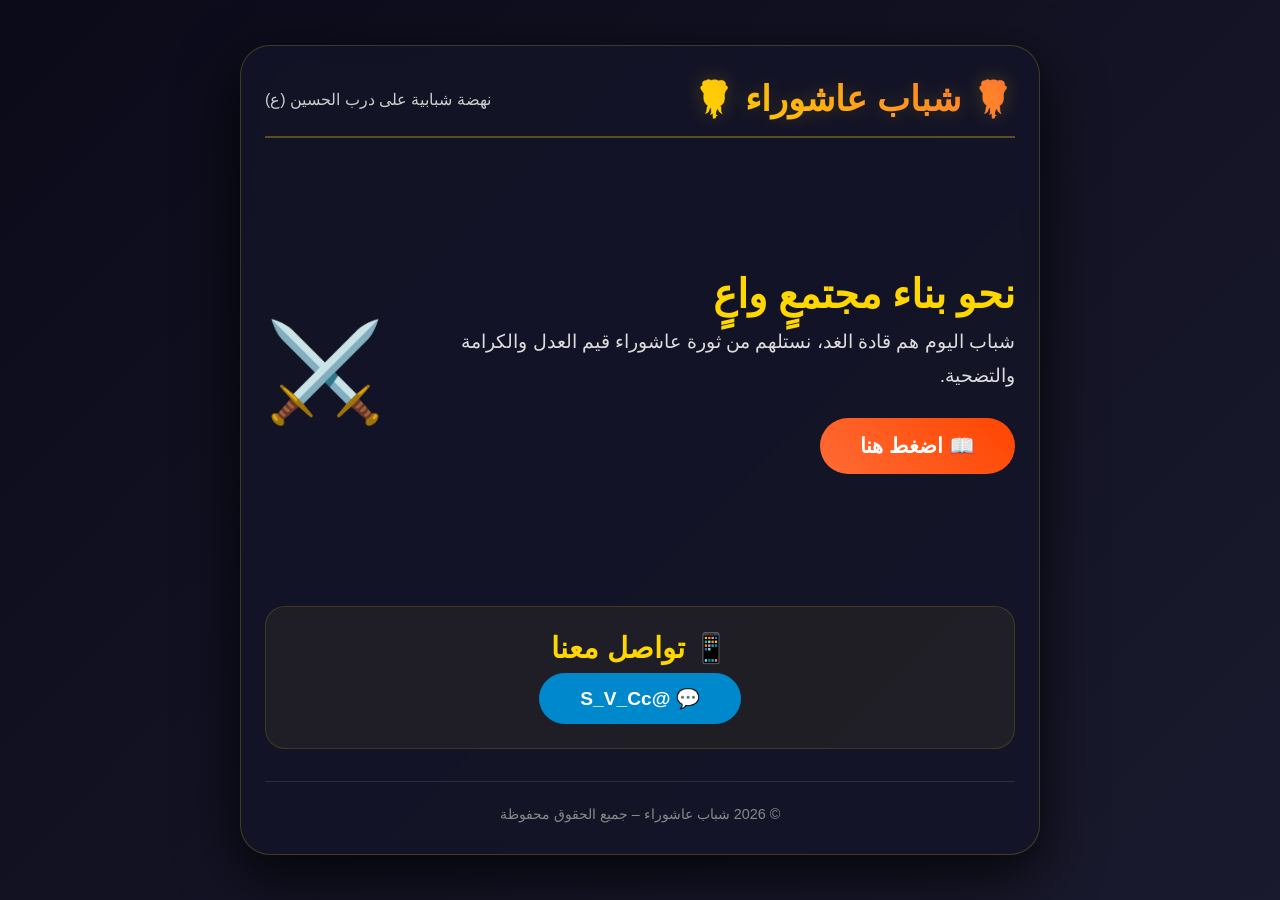
==== index.html @ edd71d35 "Add files via upload" ====
<!DOCTYPE html>
<html lang="ar" dir="rtl">
<head>
    <meta charset="UTF-8" />
    <meta name="viewport" content="width=device-width, initial-scale=1.0" />
    <title>شباب عاشوراء</title>
    <link rel="stylesheet" href="style.css" />
</head>
<body>
    <div class="page home-page">
        <header>
            <h1>🌹 شباب عاشوراء 🌹</h1>
            <p>نهضة شبابية على درب الحسين (ع)</p>
        </header>

        <main class="hero">
            <div class="hero-content">
                <h2>نحو بناء مجتمعٍ واعٍ</h2>
                <p>
                    شباب اليوم هم قادة الغد، نستلهم من ثورة عاشوراء قيم العدل
                    والكرامة والتضحية.
                </p>
                <!-- الرابط الذي ينقل إلى صفحة الأحاديث -->
                <a href="hadith.html" class="primary-btn">📖 اضغط هنا</a>
            </div>
            <div class="hero-image">
                <span class="icon">⚔️</span>
            </div>
        </main>

        <!-- ====== قسم التواصل معنا (الجديد) ====== -->
        <section class="contact-section">
            <div class="contact-content">
                <h3>📱 تواصل معنا</h3>
                <a href="https://t.me/S_V_Cc" target="_blank" class="telegram-btn">
                    💬 @S_V_Cc
                </a>
            </div>
        </section>

        <footer>
            <p>© 2026 شباب عاشوراء – جميع الحقوق محفوظة</p>
        </footer>
    </div>
</body>
</html>
---- style.css ----
/* ======= إعدادات عامة ======= */
* {
    margin: 0;
    padding: 0;
    box-sizing: border-box;
}

body {
    font-family: 'Tahoma', 'Segoe UI', sans-serif;
    background: linear-gradient(135deg, #0b0b1a 0%, #1a1a2e 100%);
    color: #f0e6d3;
    min-height: 100vh;
    display: flex;
    justify-content: center;
    align-items: center;
    padding: 1rem;
}

/* ======= تنسيق الصفحتين ======= */
.page {
    width: 100%;
    max-width: 800px;
    min-height: 90vh;
    padding: 2rem 1.5rem;
    background: rgba(20, 20, 40, 0.85);
    backdrop-filter: blur(8px);
    border-radius: 30px;
    box-shadow: 0 20px 60px rgba(0, 0, 0, 0.8);
    border: 1px solid rgba(255, 215, 0, 0.2);
    display: flex;
    flex-direction: column;
}

/* ======= الرأس والتذييل ======= */
header {
    display: flex;
    justify-content: space-between;
    align-items: center;
    flex-wrap: wrap;
    gap: 1rem;
    padding-bottom: 1rem;
    border-bottom: 2px solid rgba(255, 215, 0, 0.3);
    margin-bottom: 2rem;
}

header h1 {
    font-size: 2.2rem;
    background: linear-gradient(45deg, #ffd700, #ff6b35);
    -webkit-background-clip: text;
    -webkit-text-fill-color: transparent;
    text-shadow: 0 0 20px rgba(255, 215, 0, 0.2);
}

header p {
    font-size: 1rem;
    color: #ccc;
}

footer {
    margin-top: auto;
    padding-top: 1.5rem;
    text-align: center;
    border-top: 1px solid rgba(255, 255, 255, 0.1);
    color: #888;
    font-size: 0.9rem;
}

/* ======= المحتوى الرئيسي للصفحة الأولى ======= */
.hero {
    display: flex;
    flex-wrap: wrap;
    align-items: center;
    gap: 2rem;
    flex: 1;
}

.hero-content {
    flex: 1;
    min-width: 250px;
}

.hero-content h2 {
    font-size: 2.5rem;
    margin-bottom: 0.5rem;
    color: #ffd700;
}

.hero-content p {
    font-size: 1.2rem;
    line-height: 1.8;
    color: #ddd;
    margin-bottom: 1.5rem;
}

.hero-image {
    flex: 0 0 120px;
    text-align: center;
}

.icon {
    font-size: 6rem;
    display: inline-block;
    animation: float 3s ease-in-out infinite;
}

@keyframes float {
    0% { transform: translateY(0); }
    50% { transform: translateY(-15px); }
    100% { transform: translateY(0); }
}

/* ======= الأزرار والروابط ======= */
.primary-btn,
.secondary-btn,
.control-btn {
    cursor: pointer;
    border: none;
    padding: 0.8rem 2rem;
    border-radius: 50px;
    font-size: 1.1rem;
    font-weight: bold;
    transition: all 0.3s ease;
    text-decoration: none;
    display: inline-block;
    text-align: center;
}

.primary-btn {
    background: linear-gradient(45deg, #ff6b35, #ff4500);
    color: #fff;
    border: none;
    font-size: 1.3rem;
    padding: 1rem 2.5rem;
}

.primary-btn:hover {
    background: linear-gradient(45deg, #ff4500, #cc3700);
    transform: scale(1.05);
    box-shadow: 0 8px 25px rgba(255, 215, 0, 0.3);
}

.secondary-btn {
    background: transparent;
    border: 2px solid #ffd700;
    color: #ffd700;
    padding: 0.5rem 1.5rem;
}

.secondary-btn:hover {
    background: #ffd700;
    color: #1a1a2e;
    transform: scale(1.05);
}

/* ======= قسم التواصل معنا (الجديد) ======= */
.contact-section {
    margin: 2rem 0;
    padding: 1.5rem;
    background: rgba(255, 215, 0, 0.05);
    border-radius: 20px;
    border: 1px solid rgba(255, 215, 0, 0.15);
    text-align: center;
}

.contact-content h3 {
    font-size: 1.8rem;
    color: #ffd700;
    margin-bottom: 0.5rem;
}

.contact-content p {
    color: #ccc;
    margin-bottom: 1.2rem;
    font-size: 1rem;
}

.telegram-btn {
    display: inline-block;
    background: #0088cc;
    color: #fff;
    padding: 0.8rem 2.5rem;
    border-radius: 50px;
    text-decoration: none;
    font-size: 1.2rem;
    font-weight: bold;
    transition: all 0.3s ease;
    border: 1px solid #0088cc;
}

.telegram-btn:hover {
    background: #006699;
    transform: scale(1.05);
    box-shadow: 0 8px 25px rgba(0, 136, 204, 0.4);
}

/* ======= صفحة الأحاديث ======= */
.hadith-container {
    flex: 1;
    display: flex;
    flex-direction: column;
    justify-content: center;
    align-items: center;
    gap: 2rem;
    padding: 1rem 0;
}

.hadith-display {
    background: rgba(0, 0, 0, 0.4);
    padding: 2.5rem 2rem;
    border-radius: 30px;
    border-right: 6px solid #ffd700;
    box-shadow: 0 10px 30px rgba(0, 0, 0, 0.5);
    text-align: center;
    width: 100%;
    min-height: 200px;
    display: flex;
    flex-direction: column;
    justify-content: center;
}

#hadithText {
    font-size: 1.6rem;
    line-height: 2.2rem;
    color: #f5f0e8;
    margin-bottom: 1rem;
}

#hadithIndex {
    font-size: 1rem;
    color: #ffd700;
    font-weight: bold;
    letter-spacing: 1px;
}

.hadith-controls {
    display: flex;
    gap: 1.5rem;
    flex-wrap: wrap;
    justify-content: center;
}

.control-btn {
    background: #2a2a4a;
    padding: 0.8rem 2rem;
    min-width: 130px;
    border: 1px solid #ffd700;
    color: #ffd700;
    font-size: 1.1rem;
}

.control-btn:hover {
    background: #ffd700;
    color: #1a1a2e;
    transform: scale(1.05);
}

/* ======= التجاوب مع الشاشات الصغيرة ======= */
@media (max-width: 600px) {
    header {
        flex-direction: column;
        align-items: flex-start;
    }
    header h1 {
        font-size: 1.8rem;
    }
    .hero-content h2 {
        font-size: 2rem;
    }
    .hero-image {
        flex-basis: 80px;
    }
    .icon {
        font-size: 4rem;
    }
    #hadithText {
        font-size: 1.2rem;
        line-height: 1.8rem;
    }
    .control-btn {
        min-width: 100px;
        padding: 0.6rem 1.2rem;
    }
    .page {
        padding: 1rem;
        border-radius: 20px;
        min-height: 95vh;
    }
    .telegram-btn {
        font-size: 1rem;
        padding: 0.6rem 1.5rem;
    }
}
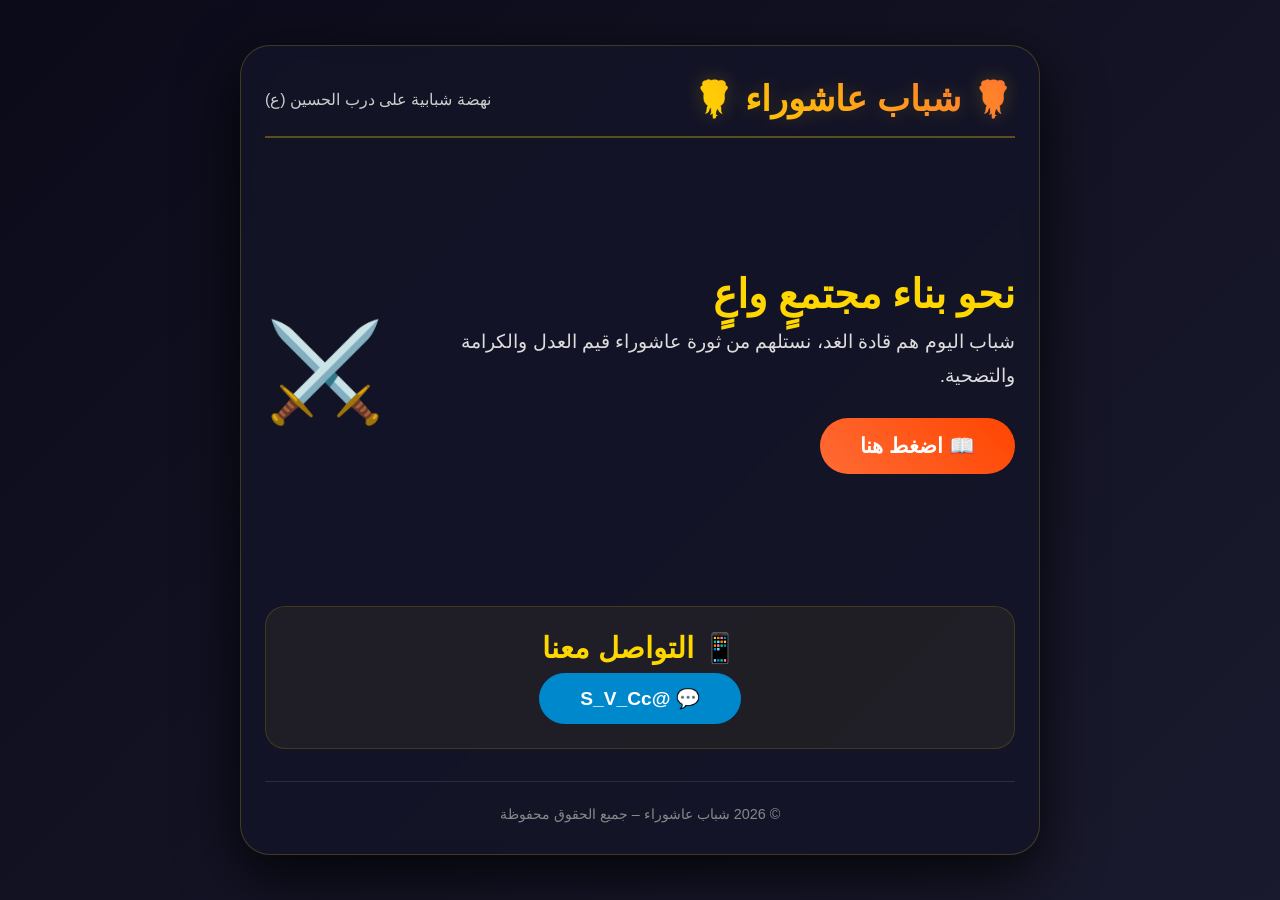
==== commit cdaceaa8: "Add files via upload" ====
--- a/index.html
+++ b/index.html
@@ -31,7 +31,7 @@
         <!-- ====== قسم التواصل معنا (الجديد) ====== -->
         <section class="contact-section">
             <div class="contact-content">
-                <h3>📱 تواصل معنا</h3>
+                <h3>📱 التواصل معنا</h3>
                 <a href="https://t.me/S_V_Cc" target="_blank" class="telegram-btn">
                     💬 @S_V_Cc
                 </a>
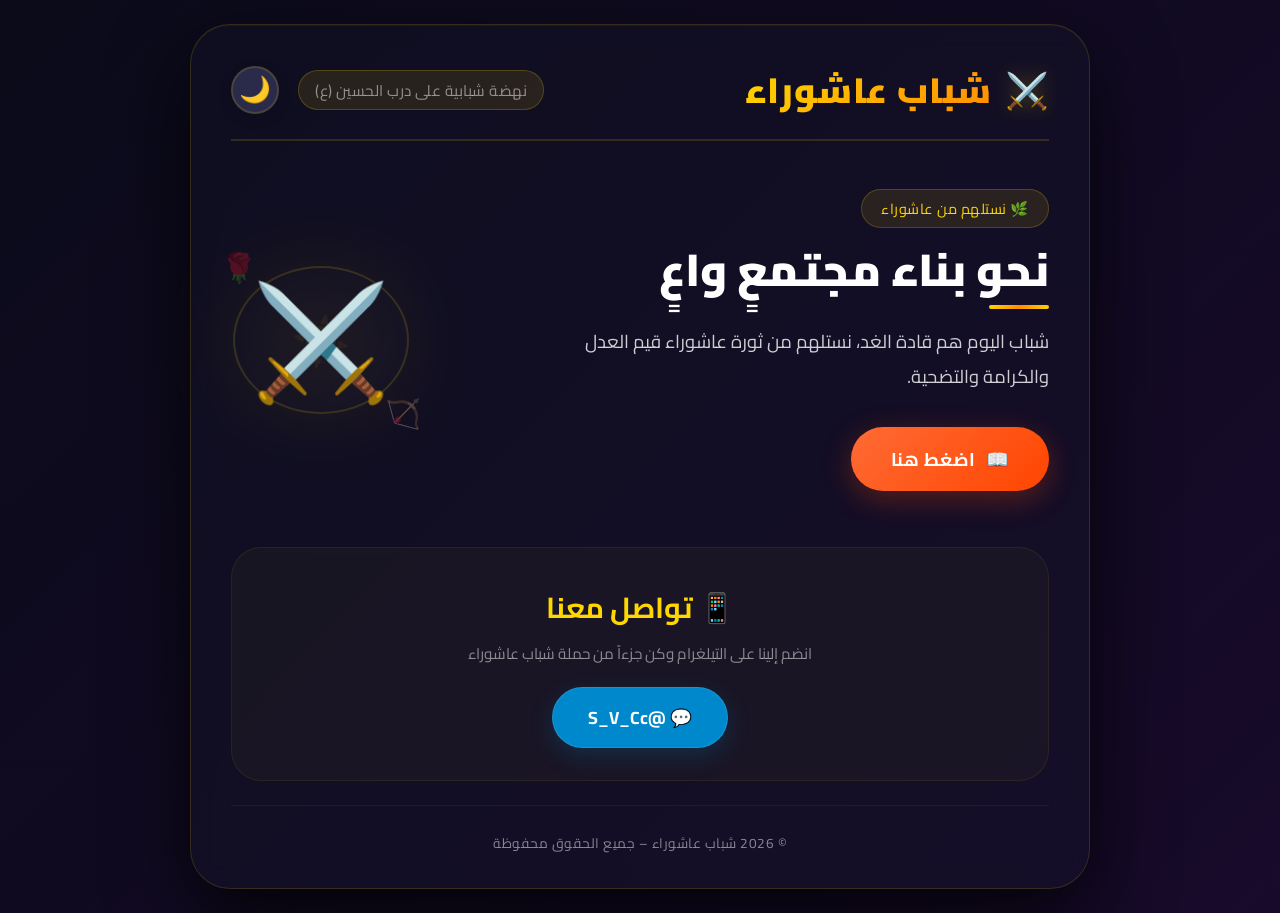
==== commit 9f2435f3: "Add files via upload" ====
--- a/index.html
+++ b/index.html
@@ -4,34 +4,54 @@
     <meta charset="UTF-8" />
     <meta name="viewport" content="width=device-width, initial-scale=1.0" />
     <title>شباب عاشوراء</title>
+    <link href="https://fonts.googleapis.com/css2?family=Cairo:wght@400;700;900&display=swap" rel="stylesheet" />
     <link rel="stylesheet" href="style.css" />
 </head>
 <body>
-    <div class="page home-page">
+    <!-- سمة الوضع الليلي افتراضياً، يمكن تغييرها بواسطة JavaScript -->
+    <div class="page home-page" data-theme="dark">
         <header>
-            <h1>🌹 شباب عاشوراء 🌹</h1>
-            <p>نهضة شبابية على درب الحسين (ع)</p>
+            <div class="logo">
+                <span class="logo-icon">⚔️</span>
+                <h1>شباب عاشوراء</h1>
+            </div>
+            <div class="header-actions">
+                <p class="subtitle">نهضة شبابية على درب الحسين (ع)</p>
+                <!-- زر التبديل بين الليل والنهار -->
+                <button id="themeToggle" class="theme-toggle" aria-label="تبديل الوضع">
+                    <span class="toggle-icon">🌙</span>
+                </button>
+            </div>
         </header>
 
         <main class="hero">
             <div class="hero-content">
+                <div class="badge">🌿 نستلهم من عاشوراء</div>
                 <h2>نحو بناء مجتمعٍ واعٍ</h2>
                 <p>
                     شباب اليوم هم قادة الغد، نستلهم من ثورة عاشوراء قيم العدل
                     والكرامة والتضحية.
                 </p>
-                <!-- الرابط الذي ينقل إلى صفحة الأحاديث -->
-                <a href="hadith.html" class="primary-btn">📖 اضغط هنا</a>
+                <div class="btn-group">
+                    <a href="hadith.html" class="primary-btn">
+                        <span>📖</span> اضغط هنا
+                    </a>
+                </div>
             </div>
             <div class="hero-image">
-                <span class="icon">⚔️</span>
+                <div class="floating-shapes">
+                    <span class="shape shape1">🌹</span>
+                    <span class="shape shape2">🏹</span>
+                    <span class="shape shape3">☀️</span>
+                </div>
+                <div class="main-icon">⚔️</div>
             </div>
         </main>
 
-        <!-- ====== قسم التواصل معنا (الجديد) ====== -->
         <section class="contact-section">
             <div class="contact-content">
-                <h3>📱 التواصل معنا</h3>
+                <h3>📱 تواصل معنا</h3>
+                <p>انضم إلينا على التيلغرام وكن جزءاً من حملة شباب عاشوراء</p>
                 <a href="https://t.me/S_V_Cc" target="_blank" class="telegram-btn">
                     💬 @S_V_Cc
                 </a>
@@ -42,5 +62,54 @@
             <p>© 2026 شباب عاشوراء – جميع الحقوق محفوظة</p>
         </footer>
     </div>
+
+    <script>
+        (function() {
+            // جلب العناصر
+            const root = document.documentElement;
+            const page = document.querySelector('.page');
+            const toggleBtn = document.getElementById('themeToggle');
+            const toggleIcon = toggleBtn.querySelector('.toggle-icon');
+
+            // التحقق من التفضيل المحفوظ أو تفضيل النظام
+            const savedTheme = localStorage.getItem('theme');
+            let currentTheme = savedTheme || 'dark'; // افتراضي ليلي
+
+            // تطبيق السمة
+            function setTheme(theme) {
+                currentTheme = theme;
+                page.setAttribute('data-theme', theme);
+                localStorage.setItem('theme', theme);
+
+                // تغيير الأيقونة
+                if (theme === 'dark') {
+                    toggleIcon.textContent = '🌙';
+                } else {
+                    toggleIcon.textContent = '☀️';
+                }
+            }
+
+            // تبديل السمة
+            function toggleTheme() {
+                const newTheme = currentTheme === 'dark' ? 'light' : 'dark';
+                setTheme(newTheme);
+            }
+
+            // مستمع الحدث للزر
+            toggleBtn.addEventListener('click', toggleTheme);
+
+            // تطبيق السمة المحفوظة عند التحميل
+            setTheme(currentTheme);
+
+            // (اختياري) تتبع تفضيل النظام إذا لم يكن هناك تفضيل محفوظ
+            // لكننا جعلنا الافتراضي ليلي، يمكنك إلغاء التعليق على الكود التالي لتغيير ذلك:
+            /*
+            if (!savedTheme) {
+                const prefersDark = window.matchMedia('(prefers-color-scheme: dark)').matches;
+                setTheme(prefersDark ? 'dark' : 'light');
+            }
+            */
+        })();
+    </script>
 </body>
 </html>
--- a/style.css
+++ b/style.css
@@ -1,3 +1,59 @@
+/* ======= استيراد خطوط Google ======= */
+@import url('https://fonts.googleapis.com/css2?family=Cairo:wght@400;700;900&display=swap');
+
+/* ======= متغيرات الألوان العامة ======= */
+:root {
+    /* الألوان الأساسية للوضع الليلي (الافتراضي) */
+    --bg-body: #0b0b1a;
+    --bg-gradient: linear-gradient(135deg, #0b0b1a 0%, #1a0a2e 30%, #2d1b3d 60%, #0b0b1a 100%);
+    --glass-bg: rgba(20, 20, 40, 0.4);
+    --glass-border: rgba(255, 215, 0, 0.15);
+    --glass-shadow: 0 30px 80px rgba(0, 0, 0, 0.8);
+    --text-primary: #ffffff;
+    --text-secondary: rgba(255, 255, 255, 0.8);
+    --text-muted: rgba(255, 255, 255, 0.5);
+    --gold-gradient: linear-gradient(135deg, #ffd700, #ff8c00, #ffd700);
+    --primary-btn-bg: linear-gradient(135deg, #ff6b35, #ff4500);
+    --primary-btn-shadow: rgba(255, 69, 0, 0.3);
+    --contact-bg: rgba(255, 215, 0, 0.03);
+    --contact-border: rgba(255, 215, 0, 0.08);
+    --badge-bg: rgba(255, 215, 0, 0.1);
+    --badge-border: rgba(255, 215, 0, 0.2);
+    --hadith-bg: rgba(0, 0, 0, 0.4);
+    --control-bg: #2a2a4a;
+    --control-border: #ffd700;
+    --control-color: #ffd700;
+    --toggle-bg: #2a2a4a;
+    --toggle-hover: #3a3a5a;
+    --footer-border: rgba(255, 255, 255, 0.05);
+}
+
+/* ======= الوضع النهاري ======= */
+[data-theme="light"] {
+    --bg-body: #f5f0eb;
+    --bg-gradient: linear-gradient(135deg, #fdfcfb 0%, #e2d1c3 50%, #fdfcfb 100%);
+    --glass-bg: rgba(255, 255, 255, 0.6);
+    --glass-border: rgba(180, 120, 60, 0.25);
+    --glass-shadow: 0 30px 80px rgba(0, 0, 0, 0.15);
+    --text-primary: #2c1810;
+    --text-secondary: rgba(44, 24, 16, 0.85);
+    --text-muted: rgba(44, 24, 16, 0.5);
+    --gold-gradient: linear-gradient(135deg, #b8860b, #8b6508, #b8860b);
+    --primary-btn-bg: linear-gradient(135deg, #d45a2e, #b83a1a);
+    --primary-btn-shadow: rgba(184, 58, 26, 0.3);
+    --contact-bg: rgba(180, 120, 60, 0.05);
+    --contact-border: rgba(180, 120, 60, 0.15);
+    --badge-bg: rgba(180, 120, 60, 0.1);
+    --badge-border: rgba(180, 120, 60, 0.2);
+    --hadith-bg: rgba(255, 255, 255, 0.6);
+    --control-bg: #e8e0d8;
+    --control-border: #8b6508;
+    --control-color: #8b6508;
+    --toggle-bg: #d5c8bc;
+    --toggle-hover: #c4b5a6;
+    --footer-border: rgba(44, 24, 16, 0.08);
+}
+
 /* ======= إعدادات عامة ======= */
 * {
     margin: 0;
@@ -6,32 +62,42 @@
 }
 
 body {
-    font-family: 'Tahoma', 'Segoe UI', sans-serif;
-    background: linear-gradient(135deg, #0b0b1a 0%, #1a1a2e 100%);
-    color: #f0e6d3;
+    font-family: 'Cairo', 'Tahoma', sans-serif;
     min-height: 100vh;
     display: flex;
     justify-content: center;
     align-items: center;
-    padding: 1rem;
-}
-
-/* ======= تنسيق الصفحتين ======= */
+    padding: 1.5rem;
+    background: var(--bg-body);
+    background: var(--bg-gradient);
+    background-size: 400% 400%;
+    animation: gradientShift 15s ease infinite;
+    transition: background 0.5s ease;
+}
+
+@keyframes gradientShift {
+    0% { background-position: 0% 50%; }
+    50% { background-position: 100% 50%; }
+    100% { background-position: 0% 50%; }
+}
+
+/* ======= الصفحة الرئيسية (الكارد الزجاجي) ======= */
 .page {
     width: 100%;
-    max-width: 800px;
-    min-height: 90vh;
-    padding: 2rem 1.5rem;
-    background: rgba(20, 20, 40, 0.85);
-    backdrop-filter: blur(8px);
-    border-radius: 30px;
-    box-shadow: 0 20px 60px rgba(0, 0, 0, 0.8);
-    border: 1px solid rgba(255, 215, 0, 0.2);
+    max-width: 900px;
+    padding: 2rem 2.5rem;
+    background: var(--glass-bg);
+    backdrop-filter: blur(12px);
+    -webkit-backdrop-filter: blur(12px);
+    border-radius: 40px;
+    border: 1px solid var(--glass-border);
+    box-shadow: var(--glass-shadow), inset 0 1px 0 rgba(255, 215, 0, 0.05);
     display: flex;
     flex-direction: column;
-}
-
-/* ======= الرأس والتذييل ======= */
+    transition: all 0.4s cubic-bezier(0.25, 0.46, 0.45, 0.94);
+}
+
+/* ======= الرأس ======= */
 header {
     display: flex;
     justify-content: space-between;
@@ -39,161 +105,331 @@
     flex-wrap: wrap;
     gap: 1rem;
     padding-bottom: 1rem;
-    border-bottom: 2px solid rgba(255, 215, 0, 0.3);
+    border-bottom: 2px solid var(--glass-border);
     margin-bottom: 2rem;
+}
+
+.logo {
+    display: flex;
+    align-items: center;
+    gap: 0.8rem;
+}
+
+.logo-icon {
+    font-size: 2.2rem;
+    filter: drop-shadow(0 0 10px rgba(255, 215, 0, 0.3));
+    animation: pulse 2s ease-in-out infinite;
+    transition: filter 0.3s ease;
+}
+
+@keyframes pulse {
+    0%, 100% { transform: scale(1); }
+    50% { transform: scale(1.1); }
 }
 
 header h1 {
     font-size: 2.2rem;
-    background: linear-gradient(45deg, #ffd700, #ff6b35);
+    font-weight: 900;
+    background: var(--gold-gradient);
+    background-size: 200% 200%;
     -webkit-background-clip: text;
     -webkit-text-fill-color: transparent;
-    text-shadow: 0 0 20px rgba(255, 215, 0, 0.2);
-}
-
-header p {
-    font-size: 1rem;
-    color: #ccc;
-}
-
+    animation: goldShine 4s ease-in-out infinite;
+    letter-spacing: 1px;
+    transition: background 0.3s ease;
+}
+
+@keyframes goldShine {
+    0% { background-position: 0% 50%; }
+    50% { background-position: 100% 50%; }
+    100% { background-position: 0% 50%; }
+}
+
+.header-actions {
+    display: flex;
+    align-items: center;
+    gap: 1.2rem;
+    flex-wrap: wrap;
+}
+
+.subtitle {
+    font-size: 0.95rem;
+    color: var(--text-muted);
+    font-weight: 400;
+    letter-spacing: 0.5px;
+    background: var(--badge-bg);
+    padding: 0.3rem 1rem;
+    border-radius: 50px;
+    border: 1px solid var(--badge-border);
+    transition: all 0.3s ease;
+}
+
+/* ======= زر التبديل بين الليل والنهار ======= */
+.theme-toggle {
+    display: flex;
+    align-items: center;
+    justify-content: center;
+    width: 48px;
+    height: 48px;
+    border-radius: 50%;
+    border: 2px solid var(--glass-border);
+    background: var(--toggle-bg);
+    color: var(--text-primary);
+    font-size: 1.6rem;
+    cursor: pointer;
+    transition: all 0.3s ease;
+    box-shadow: 0 4px 15px rgba(0, 0, 0, 0.1);
+    padding: 0;
+    line-height: 1;
+}
+
+.theme-toggle:hover {
+    transform: scale(1.08) rotate(15deg);
+    background: var(--toggle-hover);
+    border-color: var(--control-border);
+    box-shadow: 0 8px 25px rgba(0, 0, 0, 0.2);
+}
+
+.theme-toggle:active {
+    transform: scale(0.95);
+}
+
+.toggle-icon {
+    transition: transform 0.3s ease;
+    display: inline-block;
+}
+
+/* ======= المحتوى الرئيسي ======= */
+.hero {
+    display: flex;
+    flex-wrap: wrap;
+    align-items: center;
+    gap: 2.5rem;
+    flex: 1;
+    padding: 1rem 0;
+}
+
+.hero-content {
+    flex: 1 1 300px;
+}
+
+.badge {
+    display: inline-block;
+    background: var(--badge-bg);
+    padding: 0.3rem 1.2rem;
+    border-radius: 50px;
+    font-size: 0.9rem;
+    color: var(--control-color);
+    border: 1px solid var(--badge-border);
+    margin-bottom: 1rem;
+    letter-spacing: 0.5px;
+    transition: all 0.3s ease;
+}
+
+.hero-content h2 {
+    font-size: 2.8rem;
+    font-weight: 900;
+    color: var(--text-primary);
+    line-height: 1.2;
+    margin-bottom: 1rem;
+    transition: color 0.3s ease;
+}
+
+.hero-content h2::after {
+    content: '';
+    display: block;
+    width: 60px;
+    height: 4px;
+    background: var(--gold-gradient);
+    margin-top: 0.5rem;
+    border-radius: 10px;
+    transition: background 0.3s ease;
+}
+
+.hero-content p {
+    font-size: 1.15rem;
+    line-height: 1.9;
+    color: var(--text-secondary);
+    margin-bottom: 2rem;
+    max-width: 500px;
+    transition: color 0.3s ease;
+}
+
+.btn-group {
+    display: flex;
+    flex-wrap: wrap;
+    gap: 1rem;
+}
+
+.primary-btn {
+    display: inline-flex;
+    align-items: center;
+    gap: 0.6rem;
+    background: var(--primary-btn-bg);
+    color: #fff;
+    padding: 0.9rem 2.5rem;
+    border-radius: 60px;
+    text-decoration: none;
+    font-weight: 700;
+    font-size: 1.15rem;
+    border: none;
+    transition: all 0.3s ease;
+    box-shadow: 0 8px 30px var(--primary-btn-shadow);
+    letter-spacing: 0.5px;
+}
+
+.primary-btn:hover {
+    transform: translateY(-4px) scale(1.02);
+    box-shadow: 0 15px 40px var(--primary-btn-shadow);
+    filter: brightness(1.1);
+}
+
+.primary-btn:active {
+    transform: scale(0.98);
+}
+
+/* ======= الصورة الجانبية ======= */
+.hero-image {
+    flex: 0 0 180px;
+    height: 200px;
+    display: flex;
+    justify-content: center;
+    align-items: center;
+    position: relative;
+}
+
+.main-icon {
+    font-size: 7rem;
+    line-height: 1;
+    filter: drop-shadow(0 0 40px rgba(255, 215, 0, 0.15));
+    animation: floatIcon 4s ease-in-out infinite;
+    background: var(--glass-bg);
+    padding: 1rem;
+    border-radius: 50%;
+    border: 2px solid var(--glass-border);
+    transition: all 0.3s ease;
+}
+
+@keyframes floatIcon {
+    0%, 100% { transform: translateY(0) rotate(-2deg); }
+    50% { transform: translateY(-15px) rotate(2deg); }
+}
+
+.floating-shapes {
+    position: absolute;
+    width: 100%;
+    height: 100%;
+    top: 0;
+    left: 0;
+    pointer-events: none;
+}
+
+.shape {
+    position: absolute;
+    font-size: 1.8rem;
+    opacity: 0.3;
+    animation: floatShape 6s ease-in-out infinite;
+    transition: opacity 0.3s ease;
+}
+
+.shape1 { top: 0; left: -10px; animation-delay: 0s; }
+.shape2 { bottom: 0; right: -10px; animation-delay: 2s; }
+.shape3 { top: 50%; left: 50%; transform: translate(-50%, -50%); animation-delay: 4s; font-size: 3rem; opacity: 0.1; }
+
+@keyframes floatShape {
+    0%, 100% { transform: translateY(0) rotate(0deg); }
+    50% { transform: translateY(-20px) rotate(10deg); }
+}
+
+/* ======= قسم التواصل ======= */
+.contact-section {
+    margin: 2.5rem 0 1.5rem;
+    padding: 2rem;
+    background: var(--contact-bg);
+    border-radius: 30px;
+    border: 1px solid var(--contact-border);
+    text-align: center;
+    backdrop-filter: blur(5px);
+    transition: all 0.4s ease;
+}
+
+.contact-section:hover {
+    border-color: var(--badge-border);
+    box-shadow: 0 10px 40px rgba(0, 0, 0, 0.15);
+}
+
+.contact-content h3 {
+    font-size: 1.8rem;
+    font-weight: 700;
+    color: var(--control-color);
+    margin-bottom: 0.3rem;
+    transition: color 0.3s ease;
+}
+
+.contact-content p {
+    color: var(--text-muted);
+    margin-bottom: 1.2rem;
+    font-size: 0.95rem;
+    transition: color 0.3s ease;
+}
+
+.telegram-btn {
+    display: inline-flex;
+    align-items: center;
+    gap: 0.6rem;
+    background: #0088cc;
+    color: #fff;
+    padding: 0.8rem 2.2rem;
+    border-radius: 60px;
+    text-decoration: none;
+    font-weight: 700;
+    font-size: 1.1rem;
+    transition: all 0.3s ease;
+    border: 1px solid rgba(255, 255, 255, 0.1);
+    box-shadow: 0 8px 25px rgba(0, 136, 204, 0.2);
+}
+
+.telegram-btn:hover {
+    background: #006699;
+    transform: translateY(-3px) scale(1.03);
+    box-shadow: 0 15px 40px rgba(0, 136, 204, 0.4);
+}
+
+/* ======= التذييل ======= */
 footer {
     margin-top: auto;
     padding-top: 1.5rem;
     text-align: center;
-    border-top: 1px solid rgba(255, 255, 255, 0.1);
-    color: #888;
-    font-size: 0.9rem;
-}
-
-/* ======= المحتوى الرئيسي للصفحة الأولى ======= */
-.hero {
-    display: flex;
-    flex-wrap: wrap;
-    align-items: center;
-    gap: 2rem;
-    flex: 1;
-}
-
-.hero-content {
-    flex: 1;
-    min-width: 250px;
-}
-
-.hero-content h2 {
-    font-size: 2.5rem;
-    margin-bottom: 0.5rem;
-    color: #ffd700;
-}
-
-.hero-content p {
-    font-size: 1.2rem;
-    line-height: 1.8;
-    color: #ddd;
-    margin-bottom: 1.5rem;
-}
-
-.hero-image {
-    flex: 0 0 120px;
-    text-align: center;
-}
-
-.icon {
-    font-size: 6rem;
-    display: inline-block;
-    animation: float 3s ease-in-out infinite;
-}
-
-@keyframes float {
-    0% { transform: translateY(0); }
-    50% { transform: translateY(-15px); }
-    100% { transform: translateY(0); }
-}
-
-/* ======= الأزرار والروابط ======= */
-.primary-btn,
-.secondary-btn,
-.control-btn {
-    cursor: pointer;
-    border: none;
-    padding: 0.8rem 2rem;
-    border-radius: 50px;
-    font-size: 1.1rem;
-    font-weight: bold;
-    transition: all 0.3s ease;
+    border-top: 1px solid var(--footer-border);
+    color: var(--text-muted);
+    font-size: 0.85rem;
+    letter-spacing: 0.5px;
+    transition: all 0.3s ease;
+}
+
+/* ======= أزرار الصفحة الثانوية (مثل زر العودة) ======= */
+.secondary-btn {
+    display: inline-flex;
+    align-items: center;
+    gap: 0.5rem;
+    background: transparent;
+    border: 2px solid var(--control-border);
+    color: var(--control-color);
+    padding: 0.5rem 1.5rem;
+    border-radius: 60px;
     text-decoration: none;
-    display: inline-block;
-    text-align: center;
-}
-
-.primary-btn {
-    background: linear-gradient(45deg, #ff6b35, #ff4500);
-    color: #fff;
-    border: none;
-    font-size: 1.3rem;
-    padding: 1rem 2.5rem;
-}
-
-.primary-btn:hover {
-    background: linear-gradient(45deg, #ff4500, #cc3700);
+    font-weight: 700;
+    font-size: 0.95rem;
+    transition: all 0.3s ease;
+}
+
+.secondary-btn:hover {
+    background: var(--control-color);
+    color: var(--bg-body);
     transform: scale(1.05);
-    box-shadow: 0 8px 25px rgba(255, 215, 0, 0.3);
-}
-
-.secondary-btn {
-    background: transparent;
-    border: 2px solid #ffd700;
-    color: #ffd700;
-    padding: 0.5rem 1.5rem;
-}
-
-.secondary-btn:hover {
-    background: #ffd700;
-    color: #1a1a2e;
-    transform: scale(1.05);
-}
-
-/* ======= قسم التواصل معنا (الجديد) ======= */
-.contact-section {
-    margin: 2rem 0;
-    padding: 1.5rem;
-    background: rgba(255, 215, 0, 0.05);
-    border-radius: 20px;
-    border: 1px solid rgba(255, 215, 0, 0.15);
-    text-align: center;
-}
-
-.contact-content h3 {
-    font-size: 1.8rem;
-    color: #ffd700;
-    margin-bottom: 0.5rem;
-}
-
-.contact-content p {
-    color: #ccc;
-    margin-bottom: 1.2rem;
-    font-size: 1rem;
-}
-
-.telegram-btn {
-    display: inline-block;
-    background: #0088cc;
-    color: #fff;
-    padding: 0.8rem 2.5rem;
-    border-radius: 50px;
-    text-decoration: none;
-    font-size: 1.2rem;
-    font-weight: bold;
-    transition: all 0.3s ease;
-    border: 1px solid #0088cc;
-}
-
-.telegram-btn:hover {
-    background: #006699;
-    transform: scale(1.05);
-    box-shadow: 0 8px 25px rgba(0, 136, 204, 0.4);
-}
-
-/* ======= صفحة الأحاديث ======= */
+}
+
+/* ======= تنسيق خاص بصفحة الأحاديث ======= */
 .hadith-container {
     flex: 1;
     display: flex;
@@ -205,31 +441,34 @@
 }
 
 .hadith-display {
-    background: rgba(0, 0, 0, 0.4);
+    background: var(--hadith-bg);
     padding: 2.5rem 2rem;
     border-radius: 30px;
-    border-right: 6px solid #ffd700;
-    box-shadow: 0 10px 30px rgba(0, 0, 0, 0.5);
+    border-right: 6px solid var(--control-color);
+    box-shadow: 0 10px 30px rgba(0, 0, 0, 0.2);
     text-align: center;
     width: 100%;
     min-height: 200px;
     display: flex;
     flex-direction: column;
     justify-content: center;
+    transition: all 0.4s ease;
 }
 
 #hadithText {
     font-size: 1.6rem;
     line-height: 2.2rem;
-    color: #f5f0e8;
+    color: var(--text-primary);
     margin-bottom: 1rem;
+    transition: color 0.3s ease;
 }
 
 #hadithIndex {
     font-size: 1rem;
-    color: #ffd700;
+    color: var(--control-color);
     font-weight: bold;
     letter-spacing: 1px;
+    transition: color 0.3s ease;
 }
 
 .hadith-controls {
@@ -240,53 +479,128 @@
 }
 
 .control-btn {
-    background: #2a2a4a;
+    background: var(--control-bg);
     padding: 0.8rem 2rem;
     min-width: 130px;
-    border: 1px solid #ffd700;
-    color: #ffd700;
+    border: 1px solid var(--control-border);
+    color: var(--control-color);
     font-size: 1.1rem;
+    font-weight: 700;
+    border-radius: 60px;
+    cursor: pointer;
+    transition: all 0.3s ease;
 }
 
 .control-btn:hover {
-    background: #ffd700;
-    color: #1a1a2e;
+    background: var(--control-color);
+    color: var(--bg-body);
     transform: scale(1.05);
 }
 
 /* ======= التجاوب مع الشاشات الصغيرة ======= */
-@media (max-width: 600px) {
+@media (max-width: 700px) {
+    .page {
+        padding: 1.5rem;
+        border-radius: 28px;
+    }
+
     header {
         flex-direction: column;
         align-items: flex-start;
-    }
+        gap: 0.8rem;
+    }
+
+    .header-actions {
+        width: 100%;
+        justify-content: space-between;
+    }
+
     header h1 {
         font-size: 1.8rem;
     }
+
     .hero-content h2 {
-        font-size: 2rem;
-    }
+        font-size: 2.2rem;
+    }
+
     .hero-image {
-        flex-basis: 80px;
-    }
-    .icon {
-        font-size: 4rem;
-    }
+        flex-basis: 120px;
+        height: 140px;
+    }
+
+    .main-icon {
+        font-size: 5rem;
+    }
+
+    .shape {
+        font-size: 1.2rem;
+    }
+
+    .primary-btn {
+        padding: 0.7rem 1.8rem;
+        font-size: 1rem;
+    }
+
+    .contact-section {
+        padding: 1.5rem;
+        margin: 1.5rem 0 1rem;
+    }
+
+    .telegram-btn {
+        padding: 0.6rem 1.6rem;
+        font-size: 1rem;
+    }
+
     #hadithText {
-        font-size: 1.2rem;
-        line-height: 1.8rem;
-    }
-    .control-btn {
-        min-width: 100px;
-        padding: 0.6rem 1.2rem;
-    }
+        font-size: 1.3rem;
+        line-height: 1.9rem;
+    }
+}
+
+@media (max-width: 450px) {
     .page {
         padding: 1rem;
         border-radius: 20px;
-        min-height: 95vh;
-    }
-    .telegram-btn {
-        font-size: 1rem;
-        padding: 0.6rem 1.5rem;
+    }
+
+    .hero {
+        flex-direction: column-reverse;
+        text-align: center;
+    }
+
+    .hero-content h2::after {
+        margin: 0.5rem auto 0;
+    }
+
+    .hero-content p {
+        max-width: 100%;
+    }
+
+    .btn-group {
+        justify-content: center;
+    }
+
+    .hero-image {
+        flex-basis: 100px;
+        height: 120px;
+    }
+
+    .main-icon {
+        font-size: 4rem;
+    }
+
+    .contact-content h3 {
+        font-size: 1.5rem;
+    }
+
+    .header-actions {
+        flex-wrap: wrap;
+        justify-content: center;
+    }
+
+    .theme-toggle {
+        width: 40px;
+        height: 40px;
+        font-size: 1.3rem;
     }
 }
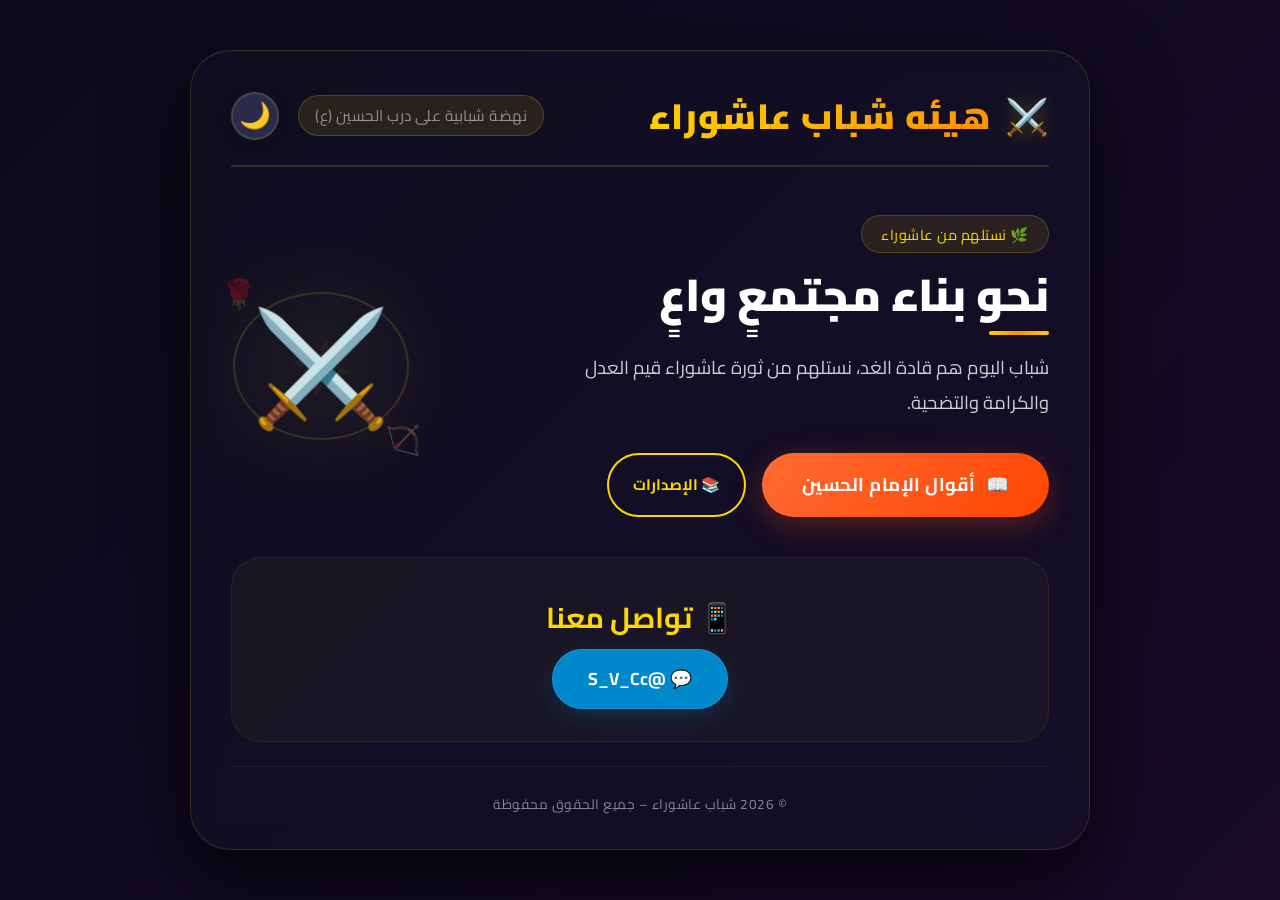
==== commit af6d0d6b: "Add files via upload" ====
--- a/index.html
+++ b/index.html
@@ -3,21 +3,19 @@
 <head>
     <meta charset="UTF-8" />
     <meta name="viewport" content="width=device-width, initial-scale=1.0" />
-    <title>شباب عاشوراء</title>
+    <title>هيئه شباب عاشوراء</title>
     <link href="https://fonts.googleapis.com/css2?family=Cairo:wght@400;700;900&display=swap" rel="stylesheet" />
     <link rel="stylesheet" href="style.css" />
 </head>
 <body>
-    <!-- سمة الوضع الليلي افتراضياً، يمكن تغييرها بواسطة JavaScript -->
     <div class="page home-page" data-theme="dark">
         <header>
             <div class="logo">
                 <span class="logo-icon">⚔️</span>
-                <h1>شباب عاشوراء</h1>
+                <h1>هيئه شباب عاشوراء</h1>
             </div>
             <div class="header-actions">
                 <p class="subtitle">نهضة شبابية على درب الحسين (ع)</p>
-                <!-- زر التبديل بين الليل والنهار -->
                 <button id="themeToggle" class="theme-toggle" aria-label="تبديل الوضع">
                     <span class="toggle-icon">🌙</span>
                 </button>
@@ -34,7 +32,10 @@
                 </p>
                 <div class="btn-group">
                     <a href="hadith.html" class="primary-btn">
-                        <span>📖</span> اضغط هنا
+                        <span>📖</span> أقوال الإمام الحسين
+                    </a>
+                    <a href="releases.html" class="secondary-btn" style="border-color: var(--control-color); color: var(--control-color);">
+                        📚 الإصدارات
                     </a>
                 </div>
             </div>
@@ -51,7 +52,6 @@
         <section class="contact-section">
             <div class="contact-content">
                 <h3>📱 تواصل معنا</h3>
-                <p>انضم إلينا على التيلغرام وكن جزءاً من حملة شباب عاشوراء</p>
                 <a href="https://t.me/S_V_Cc" target="_blank" class="telegram-btn">
                     💬 @S_V_Cc
                 </a>
@@ -65,50 +65,25 @@
 
     <script>
         (function() {
-            // جلب العناصر
-            const root = document.documentElement;
             const page = document.querySelector('.page');
             const toggleBtn = document.getElementById('themeToggle');
             const toggleIcon = toggleBtn.querySelector('.toggle-icon');
+            const savedTheme = localStorage.getItem('theme');
+            let currentTheme = savedTheme || 'dark';
 
-            // التحقق من التفضيل المحفوظ أو تفضيل النظام
-            const savedTheme = localStorage.getItem('theme');
-            let currentTheme = savedTheme || 'dark'; // افتراضي ليلي
-
-            // تطبيق السمة
             function setTheme(theme) {
                 currentTheme = theme;
                 page.setAttribute('data-theme', theme);
                 localStorage.setItem('theme', theme);
-
-                // تغيير الأيقونة
-                if (theme === 'dark') {
-                    toggleIcon.textContent = '🌙';
-                } else {
-                    toggleIcon.textContent = '☀️';
-                }
+                toggleIcon.textContent = theme === 'dark' ? '🌙' : '☀️';
             }
 
-            // تبديل السمة
-            function toggleTheme() {
+            toggleBtn.addEventListener('click', () => {
                 const newTheme = currentTheme === 'dark' ? 'light' : 'dark';
                 setTheme(newTheme);
-            }
+            });
 
-            // مستمع الحدث للزر
-            toggleBtn.addEventListener('click', toggleTheme);
-
-            // تطبيق السمة المحفوظة عند التحميل
             setTheme(currentTheme);
-
-            // (اختياري) تتبع تفضيل النظام إذا لم يكن هناك تفضيل محفوظ
-            // لكننا جعلنا الافتراضي ليلي، يمكنك إلغاء التعليق على الكود التالي لتغيير ذلك:
-            /*
-            if (!savedTheme) {
-                const prefersDark = window.matchMedia('(prefers-color-scheme: dark)').matches;
-                setTheme(prefersDark ? 'dark' : 'light');
-            }
-            */
         })();
     </script>
 </body>
--- a/style.css
+++ b/style.css
@@ -26,6 +26,9 @@
     --toggle-bg: #2a2a4a;
     --toggle-hover: #3a3a5a;
     --footer-border: rgba(255, 255, 255, 0.05);
+    --release-bg: rgba(255, 215, 0, 0.05);
+    --release-border: rgba(255, 215, 0, 0.1);
+    --release-hover: rgba(255, 215, 0, 0.1);
 }
 
 /* ======= الوضع النهاري ======= */
@@ -52,6 +55,9 @@
     --toggle-bg: #d5c8bc;
     --toggle-hover: #c4b5a6;
     --footer-border: rgba(44, 24, 16, 0.08);
+    --release-bg: rgba(180, 120, 60, 0.05);
+    --release-border: rgba(180, 120, 60, 0.1);
+    --release-hover: rgba(180, 120, 60, 0.12);
 }
 
 /* ======= إعدادات عامة ======= */
@@ -343,7 +349,7 @@
 
 /* ======= قسم التواصل ======= */
 .contact-section {
-    margin: 2.5rem 0 1.5rem;
+    margin: 1.5rem 0 1.5rem;
     padding: 2rem;
     background: var(--contact-bg);
     border-radius: 30px;
@@ -497,6 +503,136 @@
     transform: scale(1.05);
 }
 
+/* ======= صفحة الإصدارات – فكرة مجلة ======= */
+.magazine-container {
+    display: flex;
+    flex-direction: column;
+    gap: 2.5rem;
+    padding: 1rem 0;
+}
+
+.magazine-issue {
+    display: flex;
+    flex-wrap: wrap;
+    gap: 2rem;
+    background: var(--hadith-bg);
+    padding: 1.8rem;
+    border-radius: 30px;
+    border-right: 6px solid var(--control-color);
+    box-shadow: 0 10px 30px rgba(0, 0, 0, 0.15);
+    transition: all 0.3s ease;
+}
+
+.magazine-issue:hover {
+    transform: translateY(-5px);
+    box-shadow: 0 15px 40px rgba(0, 0, 0, 0.25);
+}
+
+.issue-cover {
+    flex: 0 0 150px;
+    display: flex;
+    flex-direction: column;
+    align-items: center;
+    justify-content: center;
+    background: var(--glass-bg);
+    border-radius: 20px;
+    padding: 1.5rem;
+    border: 1px solid var(--glass-border);
+}
+
+.cover-icon {
+    font-size: 4rem;
+    margin-bottom: 0.5rem;
+}
+
+.cover-badge {
+    background: var(--primary-btn-bg);
+    color: #fff;
+    padding: 0.2rem 1rem;
+    border-radius: 50px;
+    font-size: 0.8rem;
+    font-weight: 700;
+}
+
+.issue-details {
+    flex: 1;
+    min-width: 200px;
+}
+
+.issue-details h3 {
+    font-size: 1.6rem;
+    color: var(--control-color);
+    margin-bottom: 0.3rem;
+}
+
+.issue-title {
+    font-size: 1.3rem;
+    font-weight: 700;
+    color: var(--text-primary);
+    margin-bottom: 0.5rem;
+}
+
+.issue-description {
+    color: var(--text-secondary);
+    line-height: 1.8;
+    margin-bottom: 1rem;
+}
+
+.issue-meta {
+    display: flex;
+    flex-wrap: wrap;
+    gap: 1.2rem;
+    color: var(--text-muted);
+    font-size: 0.9rem;
+    margin-bottom: 1rem;
+}
+
+.download-btn {
+    display: inline-block;
+    background: var(--control-color);
+    color: var(--bg-body);
+    padding: 0.6rem 1.8rem;
+    border-radius: 60px;
+    text-decoration: none;
+    font-weight: 700;
+    transition: all 0.3s ease;
+}
+
+.download-btn:hover {
+    transform: scale(1.05);
+    opacity: 0.85;
+}
+
+.coming-soon {
+    opacity: 0.7;
+    border-right-color: var(--text-muted);
+}
+
+.coming-soon .download-btn {
+    background: var(--text-muted);
+    color: var(--bg-body);
+}
+
+.coming-soon .download-btn:hover {
+    opacity: 0.7;
+    transform: scale(1);
+}
+
+.releases-channel {
+    margin: 2rem 0 1rem;
+    padding: 1.8rem;
+    background: var(--contact-bg);
+    border-radius: 30px;
+    border: 1px solid var(--contact-border);
+    text-align: center;
+}
+
+.releases-channel p {
+    color: var(--text-secondary);
+    margin-bottom: 1rem;
+    font-size: 1.1rem;
+}
+
 /* ======= التجاوب مع الشاشات الصغيرة ======= */
 @media (max-width: 700px) {
     .page {
@@ -555,6 +691,25 @@
         font-size: 1.3rem;
         line-height: 1.9rem;
     }
+
+    .magazine-issue {
+        flex-direction: column;
+        align-items: center;
+        text-align: center;
+    }
+
+    .issue-cover {
+        flex: 0 0 auto;
+        width: 120px;
+    }
+
+    .issue-meta {
+        justify-content: center;
+    }
+
+    .issue-details h3 {
+        font-size: 1.4rem;
+    }
 }
 
 @media (max-width: 450px) {
@@ -603,4 +758,21 @@
         height: 40px;
         font-size: 1.3rem;
     }
+
+    .release-card {
+        flex-direction: column;
+        text-align: center;
+    }
+
+    .magazine-issue {
+        padding: 1.2rem;
+    }
+
+    .issue-cover {
+        width: 100px;
+    }
+
+    .cover-icon {
+        font-size: 3rem;
+    }
 }
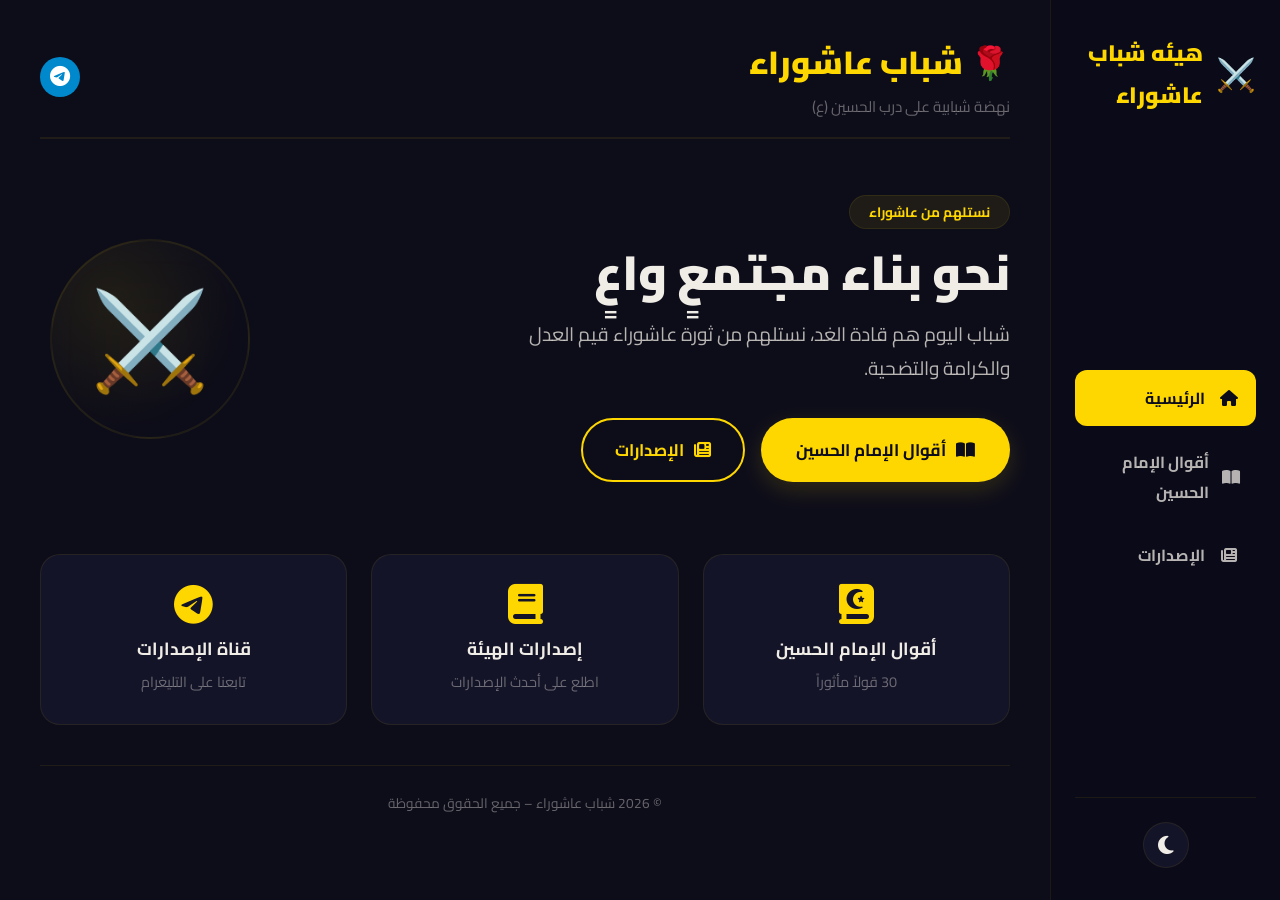
==== commit b359ddd3: "Add files via upload" ====
--- a/index.html
+++ b/index.html
@@ -3,87 +3,112 @@
 <head>
     <meta charset="UTF-8" />
     <meta name="viewport" content="width=device-width, initial-scale=1.0" />
-    <title>هيئه شباب عاشوراء</title>
+    <title>شباب عاشوراء - الموقع الرسمي</title>
     <link href="https://fonts.googleapis.com/css2?family=Cairo:wght@400;700;900&display=swap" rel="stylesheet" />
+    <link rel="stylesheet" href="https://cdnjs.cloudflare.com/ajax/libs/font-awesome/6.5.0/css/all.min.css" />
     <link rel="stylesheet" href="style.css" />
 </head>
 <body>
-    <div class="page home-page" data-theme="dark">
-        <header>
-            <div class="logo">
-                <span class="logo-icon">⚔️</span>
-                <h1>هيئه شباب عاشوراء</h1>
+    <div class="app" data-theme="dark">
+        <!-- شريط جانبي للتنقل (اختياري) -->
+        <nav class="sidebar">
+            <div class="sidebar-brand">
+                <span class="brand-icon">⚔️</span>
+                <span class="brand-text">هيئه شباب عاشوراء </span>
             </div>
-            <div class="header-actions">
-                <p class="subtitle">نهضة شبابية على درب الحسين (ع)</p>
-                <button id="themeToggle" class="theme-toggle" aria-label="تبديل الوضع">
-                    <span class="toggle-icon">🌙</span>
+            <ul class="sidebar-menu">
+                <li class="active"><a href="index.html"><i class="fas fa-home"></i> الرئيسية</a></li>
+                <li><a href="hadith.html"><i class="fas fa-book-open"></i> أقوال الإمام الحسين</a></li>
+                <li><a href="releases.html"><i class="fas fa-newspaper"></i> الإصدارات</a></li>
+            </ul>
+            <div class="sidebar-footer">
+                <button id="themeToggle" class="theme-toggle-btn">
+                    <i class="fas fa-moon"></i>
                 </button>
             </div>
-        </header>
+        </nav>
 
-        <main class="hero">
-            <div class="hero-content">
-                <div class="badge">🌿 نستلهم من عاشوراء</div>
-                <h2>نحو بناء مجتمعٍ واعٍ</h2>
-                <p>
-                    شباب اليوم هم قادة الغد، نستلهم من ثورة عاشوراء قيم العدل
-                    والكرامة والتضحية.
-                </p>
-                <div class="btn-group">
-                    <a href="hadith.html" class="primary-btn">
-                        <span>📖</span> أقوال الإمام الحسين
-                    </a>
-                    <a href="releases.html" class="secondary-btn" style="border-color: var(--control-color); color: var(--control-color);">
-                        📚 الإصدارات
+        <!-- المحتوى الرئيسي -->
+        <main class="main-content">
+            <header class="top-header">
+                <div class="header-left">
+                    <h1>🌹 شباب عاشوراء</h1>
+                    <p class="tagline">نهضة شبابية على درب الحسين (ع)</p>
+                </div>
+                <div class="header-right">
+                    <a href="https://t.me/S_V_Cc" target="_blank" class="telegram-mini">
+                        <i class="fab fa-telegram"></i>
                     </a>
                 </div>
-            </div>
-            <div class="hero-image">
-                <div class="floating-shapes">
-                    <span class="shape shape1">🌹</span>
-                    <span class="shape shape2">🏹</span>
-                    <span class="shape shape3">☀️</span>
+            </header>
+
+            <section class="hero-section">
+                <div class="hero-text">
+                    <span class="hero-badge">نستلهم من عاشوراء</span>
+                    <h2>نحو بناء مجتمعٍ واعٍ</h2>
+                    <p>
+                        شباب اليوم هم قادة الغد، نستلهم من ثورة عاشوراء قيم العدل
+                        والكرامة والتضحية.
+                    </p>
+                    <div class="hero-buttons">
+                        <a href="hadith.html" class="btn-primary">
+                            <i class="fas fa-book-open"></i> أقوال الإمام الحسين
+                        </a>
+                        <a href="releases.html" class="btn-secondary">
+                            <i class="fas fa-newspaper"></i> الإصدارات
+                        </a>
+                    </div>
                 </div>
-                <div class="main-icon">⚔️</div>
-            </div>
+                <div class="hero-visual">
+                    <div class="hero-circle">
+                        <span class="hero-icon">⚔️</span>
+                    </div>
+                </div>
+            </section>
+
+            <section class="quick-links">
+                <a href="hadith.html" class="quick-card">
+                    <i class="fas fa-quran"></i>
+                    <h4>أقوال الإمام الحسين</h4>
+                    <p>30 قولاً مأثوراً</p>
+                </a>
+                <a href="releases.html" class="quick-card">
+                    <i class="fas fa-book"></i>
+                    <h4>إصدارات الهيئة</h4>
+                    <p>اطلع على أحدث الإصدارات</p>
+                </a>
+                <a href="https://t.me/Ashura_youth2" target="_blank" class="quick-card">
+                    <i class="fab fa-telegram"></i>
+                    <h4>قناة الإصدارات</h4>
+                    <p>تابعنا على التليغرام</p>
+                </a>
+            </section>
+
+            <footer class="main-footer">
+                <p>© 2026 شباب عاشوراء – جميع الحقوق محفوظة</p>
+            </footer>
         </main>
-
-        <section class="contact-section">
-            <div class="contact-content">
-                <h3>📱 تواصل معنا</h3>
-                <a href="https://t.me/S_V_Cc" target="_blank" class="telegram-btn">
-                    💬 @S_V_Cc
-                </a>
-            </div>
-        </section>
-
-        <footer>
-            <p>© 2026 شباب عاشوراء – جميع الحقوق محفوظة</p>
-        </footer>
     </div>
 
     <script>
         (function() {
-            const page = document.querySelector('.page');
+            const app = document.querySelector('.app');
             const toggleBtn = document.getElementById('themeToggle');
-            const toggleIcon = toggleBtn.querySelector('.toggle-icon');
-            const savedTheme = localStorage.getItem('theme');
-            let currentTheme = savedTheme || 'dark';
+            const icon = toggleBtn.querySelector('i');
+            const savedTheme = localStorage.getItem('theme') || 'dark';
 
             function setTheme(theme) {
-                currentTheme = theme;
-                page.setAttribute('data-theme', theme);
+                app.setAttribute('data-theme', theme);
                 localStorage.setItem('theme', theme);
-                toggleIcon.textContent = theme === 'dark' ? '🌙' : '☀️';
+                icon.className = theme === 'dark' ? 'fas fa-moon' : 'fas fa-sun';
             }
 
             toggleBtn.addEventListener('click', () => {
-                const newTheme = currentTheme === 'dark' ? 'light' : 'dark';
-                setTheme(newTheme);
+                const current = app.getAttribute('data-theme');
+                setTheme(current === 'dark' ? 'light' : 'dark');
             });
 
-            setTheme(currentTheme);
+            setTheme(savedTheme);
         })();
     </script>
 </body>
--- a/style.css
+++ b/style.css
@@ -1,63 +1,37 @@
 /* ======= استيراد خطوط Google ======= */
 @import url('https://fonts.googleapis.com/css2?family=Cairo:wght@400;700;900&display=swap');
 
-/* ======= متغيرات الألوان العامة ======= */
+/* ======= متغيرات الألوان ======= */
 :root {
-    /* الألوان الأساسية للوضع الليلي (الافتراضي) */
-    --bg-body: #0b0b1a;
-    --bg-gradient: linear-gradient(135deg, #0b0b1a 0%, #1a0a2e 30%, #2d1b3d 60%, #0b0b1a 100%);
-    --glass-bg: rgba(20, 20, 40, 0.4);
-    --glass-border: rgba(255, 215, 0, 0.15);
-    --glass-shadow: 0 30px 80px rgba(0, 0, 0, 0.8);
-    --text-primary: #ffffff;
-    --text-secondary: rgba(255, 255, 255, 0.8);
-    --text-muted: rgba(255, 255, 255, 0.5);
-    --gold-gradient: linear-gradient(135deg, #ffd700, #ff8c00, #ffd700);
-    --primary-btn-bg: linear-gradient(135deg, #ff6b35, #ff4500);
-    --primary-btn-shadow: rgba(255, 69, 0, 0.3);
-    --contact-bg: rgba(255, 215, 0, 0.03);
-    --contact-border: rgba(255, 215, 0, 0.08);
-    --badge-bg: rgba(255, 215, 0, 0.1);
-    --badge-border: rgba(255, 215, 0, 0.2);
-    --hadith-bg: rgba(0, 0, 0, 0.4);
-    --control-bg: #2a2a4a;
-    --control-border: #ffd700;
-    --control-color: #ffd700;
-    --toggle-bg: #2a2a4a;
-    --toggle-hover: #3a3a5a;
-    --footer-border: rgba(255, 255, 255, 0.05);
-    --release-bg: rgba(255, 215, 0, 0.05);
-    --release-border: rgba(255, 215, 0, 0.1);
-    --release-hover: rgba(255, 215, 0, 0.1);
-}
-
-/* ======= الوضع النهاري ======= */
+    --bg-dark: #0d0d1a;
+    --bg-card: #141428;
+    --bg-card-hover: #1a1a35;
+    --text-primary: #f0ece6;
+    --text-secondary: rgba(240, 236, 230, 0.75);
+    --text-muted: rgba(240, 236, 230, 0.4);
+    --gold: #ffd700;
+    --gold-dark: #b8860b;
+    --red: #e84118;
+    --red-dark: #c0392b;
+    --border-color: rgba(255, 215, 0, 0.08);
+    --shadow: 0 10px 40px rgba(0, 0, 0, 0.4);
+    --sidebar-bg: #0a0a18;
+    --sidebar-hover: #1a1a35;
+}
+
 [data-theme="light"] {
-    --bg-body: #f5f0eb;
-    --bg-gradient: linear-gradient(135deg, #fdfcfb 0%, #e2d1c3 50%, #fdfcfb 100%);
-    --glass-bg: rgba(255, 255, 255, 0.6);
-    --glass-border: rgba(180, 120, 60, 0.25);
-    --glass-shadow: 0 30px 80px rgba(0, 0, 0, 0.15);
+    --bg-dark: #f5f0eb;
+    --bg-card: #ffffff;
+    --bg-card-hover: #f0ece6;
     --text-primary: #2c1810;
-    --text-secondary: rgba(44, 24, 16, 0.85);
-    --text-muted: rgba(44, 24, 16, 0.5);
-    --gold-gradient: linear-gradient(135deg, #b8860b, #8b6508, #b8860b);
-    --primary-btn-bg: linear-gradient(135deg, #d45a2e, #b83a1a);
-    --primary-btn-shadow: rgba(184, 58, 26, 0.3);
-    --contact-bg: rgba(180, 120, 60, 0.05);
-    --contact-border: rgba(180, 120, 60, 0.15);
-    --badge-bg: rgba(180, 120, 60, 0.1);
-    --badge-border: rgba(180, 120, 60, 0.2);
-    --hadith-bg: rgba(255, 255, 255, 0.6);
-    --control-bg: #e8e0d8;
-    --control-border: #8b6508;
-    --control-color: #8b6508;
-    --toggle-bg: #d5c8bc;
-    --toggle-hover: #c4b5a6;
-    --footer-border: rgba(44, 24, 16, 0.08);
-    --release-bg: rgba(180, 120, 60, 0.05);
-    --release-border: rgba(180, 120, 60, 0.1);
-    --release-hover: rgba(180, 120, 60, 0.12);
+    --text-secondary: rgba(44, 24, 16, 0.75);
+    --text-muted: rgba(44, 24, 16, 0.4);
+    --gold: #b8860b;
+    --red: #d45a2e;
+    --border-color: rgba(139, 101, 8, 0.08);
+    --shadow: 0 10px 40px rgba(0, 0, 0, 0.06);
+    --sidebar-bg: #e8e0d8;
+    --sidebar-hover: #ddd5cc;
 }
 
 /* ======= إعدادات عامة ======= */
@@ -69,710 +43,699 @@
 
 body {
     font-family: 'Cairo', 'Tahoma', sans-serif;
+    background: var(--bg-dark);
+    color: var(--text-primary);
     min-height: 100vh;
     display: flex;
+    transition: background 0.3s ease;
+}
+
+/* ======= تخطيط الشريط الجانبي ======= */
+.app {
+    display: flex;
+    width: 100%;
+    min-height: 100vh;
+    transition: all 0.3s ease;
+}
+
+.sidebar {
+    width: 230px;
+    background: var(--sidebar-bg);
+    padding: 2rem 1.5rem;
+    display: flex;
+    flex-direction: column;
+    justify-content: space-between;
+    border-left: 1px solid var(--border-color);
+    flex-shrink: 0;
+    transition: all 0.3s ease;
+    position: sticky;
+    top: 0;
+    height: 100vh;
+}
+
+.sidebar-brand {
+    display: flex;
+    align-items: center;
+    gap: 0.8rem;
+    font-size: 1.4rem;
+    font-weight: 900;
+    color: var(--gold);
+    margin-bottom: 2.5rem;
+}
+
+.brand-icon {
+    font-size: 2rem;
+}
+
+.sidebar-menu {
+    list-style: none;
+    display: flex;
+    flex-direction: column;
+    gap: 0.5rem;
+}
+
+.sidebar-menu li a {
+    display: flex;
+    align-items: center;
+    gap: 0.8rem;
+    padding: 0.8rem 1rem;
+    border-radius: 12px;
+    color: var(--text-secondary);
+    text-decoration: none;
+    font-weight: 700;
+    font-size: 1rem;
+    transition: all 0.25s ease;
+}
+
+.sidebar-menu li a i {
+    width: 22px;
+    text-align: center;
+}
+
+.sidebar-menu li.active a,
+.sidebar-menu li a:hover {
+    background: var(--gold);
+    color: #0d0d1a;
+}
+
+.sidebar-menu li.active a i,
+.sidebar-menu li a:hover i {
+    color: #0d0d1a;
+}
+
+.sidebar-footer {
+    display: flex;
     justify-content: center;
-    align-items: center;
-    padding: 1.5rem;
-    background: var(--bg-body);
-    background: var(--bg-gradient);
-    background-size: 400% 400%;
-    animation: gradientShift 15s ease infinite;
-    transition: background 0.5s ease;
-}
-
-@keyframes gradientShift {
-    0% { background-position: 0% 50%; }
-    50% { background-position: 100% 50%; }
-    100% { background-position: 0% 50%; }
-}
-
-/* ======= الصفحة الرئيسية (الكارد الزجاجي) ======= */
-.page {
-    width: 100%;
-    max-width: 900px;
+    padding-top: 1.5rem;
+    border-top: 1px solid var(--border-color);
+}
+
+.theme-toggle-btn {
+    background: var(--bg-card);
+    border: 1px solid var(--border-color);
+    color: var(--text-primary);
+    width: 46px;
+    height: 46px;
+    border-radius: 50%;
+    font-size: 1.3rem;
+    cursor: pointer;
+    transition: all 0.3s ease;
+    display: flex;
+    align-items: center;
+    justify-content: center;
+}
+
+.theme-toggle-btn:hover {
+    background: var(--gold);
+    color: #0d0d1a;
+    transform: rotate(20deg);
+}
+
+/* ======= المحتوى الرئيسي ======= */
+.main-content {
+    flex: 1;
     padding: 2rem 2.5rem;
-    background: var(--glass-bg);
-    backdrop-filter: blur(12px);
-    -webkit-backdrop-filter: blur(12px);
-    border-radius: 40px;
-    border: 1px solid var(--glass-border);
-    box-shadow: var(--glass-shadow), inset 0 1px 0 rgba(255, 215, 0, 0.05);
-    display: flex;
-    flex-direction: column;
-    transition: all 0.4s cubic-bezier(0.25, 0.46, 0.45, 0.94);
-}
-
-/* ======= الرأس ======= */
-header {
+    overflow-y: auto;
+    transition: all 0.3s ease;
+}
+
+/* ======= الرأس العلوي ======= */
+.top-header {
     display: flex;
     justify-content: space-between;
     align-items: center;
     flex-wrap: wrap;
     gap: 1rem;
+    margin-bottom: 2.5rem;
     padding-bottom: 1rem;
-    border-bottom: 2px solid var(--glass-border);
+    border-bottom: 2px solid var(--border-color);
+}
+
+.header-left h1 {
+    font-size: 2rem;
+    font-weight: 900;
+    color: var(--gold);
+}
+
+.tagline {
+    color: var(--text-muted);
+    font-size: 0.95rem;
+}
+
+.header-right {
+    display: flex;
+    align-items: center;
+    gap: 0.8rem;
+}
+
+.telegram-mini {
+    background: #0088cc;
+    color: #fff;
+    width: 40px;
+    height: 40px;
+    border-radius: 50%;
+    display: flex;
+    align-items: center;
+    justify-content: center;
+    font-size: 1.3rem;
+    text-decoration: none;
+    transition: all 0.3s ease;
+}
+
+.telegram-mini:hover {
+    transform: scale(1.08);
+    background: #006699;
+}
+
+.btn-back {
+    display: inline-flex;
+    align-items: center;
+    gap: 0.5rem;
+    color: var(--text-secondary);
+    text-decoration: none;
+    font-weight: 700;
+    padding: 0.4rem 1.2rem;
+    border-radius: 50px;
+    border: 1px solid var(--border-color);
+    transition: all 0.3s ease;
+}
+
+.btn-back:hover {
+    background: var(--gold);
+    color: #0d0d1a;
+    border-color: var(--gold);
+}
+
+/* ======= القسم الرئيسي (الصفحة الرئيسية) ======= */
+.hero-section {
+    display: flex;
+    flex-wrap: wrap;
+    align-items: center;
+    gap: 3rem;
+    padding: 1rem 0 2rem;
+}
+
+.hero-text {
+    flex: 1 1 320px;
+}
+
+.hero-badge {
+    display: inline-block;
+    background: rgba(255, 215, 0, 0.08);
+    color: var(--gold);
+    padding: 0.2rem 1.2rem;
+    border-radius: 50px;
+    font-size: 0.85rem;
+    font-weight: 700;
+    border: 1px solid rgba(255, 215, 0, 0.08);
+    margin-bottom: 1rem;
+}
+
+.hero-text h2 {
+    font-size: 3rem;
+    font-weight: 900;
+    line-height: 1.15;
+    margin-bottom: 1rem;
+}
+
+.hero-text p {
+    font-size: 1.2rem;
+    line-height: 1.8;
+    color: var(--text-secondary);
+    max-width: 500px;
     margin-bottom: 2rem;
 }
 
-.logo {
-    display: flex;
-    align-items: center;
-    gap: 0.8rem;
-}
-
-.logo-icon {
-    font-size: 2.2rem;
-    filter: drop-shadow(0 0 10px rgba(255, 215, 0, 0.3));
-    animation: pulse 2s ease-in-out infinite;
-    transition: filter 0.3s ease;
-}
-
-@keyframes pulse {
-    0%, 100% { transform: scale(1); }
-    50% { transform: scale(1.1); }
-}
-
-header h1 {
-    font-size: 2.2rem;
-    font-weight: 900;
-    background: var(--gold-gradient);
-    background-size: 200% 200%;
-    -webkit-background-clip: text;
-    -webkit-text-fill-color: transparent;
-    animation: goldShine 4s ease-in-out infinite;
-    letter-spacing: 1px;
-    transition: background 0.3s ease;
-}
-
-@keyframes goldShine {
-    0% { background-position: 0% 50%; }
-    50% { background-position: 100% 50%; }
-    100% { background-position: 0% 50%; }
-}
-
-.header-actions {
-    display: flex;
-    align-items: center;
-    gap: 1.2rem;
-    flex-wrap: wrap;
-}
-
-.subtitle {
-    font-size: 0.95rem;
-    color: var(--text-muted);
-    font-weight: 400;
-    letter-spacing: 0.5px;
-    background: var(--badge-bg);
-    padding: 0.3rem 1rem;
-    border-radius: 50px;
-    border: 1px solid var(--badge-border);
-    transition: all 0.3s ease;
-}
-
-/* ======= زر التبديل بين الليل والنهار ======= */
-.theme-toggle {
-    display: flex;
-    align-items: center;
-    justify-content: center;
-    width: 48px;
-    height: 48px;
-    border-radius: 50%;
-    border: 2px solid var(--glass-border);
-    background: var(--toggle-bg);
-    color: var(--text-primary);
-    font-size: 1.6rem;
-    cursor: pointer;
-    transition: all 0.3s ease;
-    box-shadow: 0 4px 15px rgba(0, 0, 0, 0.1);
-    padding: 0;
-    line-height: 1;
-}
-
-.theme-toggle:hover {
-    transform: scale(1.08) rotate(15deg);
-    background: var(--toggle-hover);
-    border-color: var(--control-border);
-    box-shadow: 0 8px 25px rgba(0, 0, 0, 0.2);
-}
-
-.theme-toggle:active {
-    transform: scale(0.95);
-}
-
-.toggle-icon {
-    transition: transform 0.3s ease;
-    display: inline-block;
-}
-
-/* ======= المحتوى الرئيسي ======= */
-.hero {
-    display: flex;
-    flex-wrap: wrap;
-    align-items: center;
-    gap: 2.5rem;
-    flex: 1;
-    padding: 1rem 0;
-}
-
-.hero-content {
-    flex: 1 1 300px;
-}
-
-.badge {
-    display: inline-block;
-    background: var(--badge-bg);
-    padding: 0.3rem 1.2rem;
-    border-radius: 50px;
-    font-size: 0.9rem;
-    color: var(--control-color);
-    border: 1px solid var(--badge-border);
-    margin-bottom: 1rem;
-    letter-spacing: 0.5px;
-    transition: all 0.3s ease;
-}
-
-.hero-content h2 {
-    font-size: 2.8rem;
-    font-weight: 900;
-    color: var(--text-primary);
-    line-height: 1.2;
-    margin-bottom: 1rem;
-    transition: color 0.3s ease;
-}
-
-.hero-content h2::after {
-    content: '';
-    display: block;
-    width: 60px;
-    height: 4px;
-    background: var(--gold-gradient);
-    margin-top: 0.5rem;
-    border-radius: 10px;
-    transition: background 0.3s ease;
-}
-
-.hero-content p {
-    font-size: 1.15rem;
-    line-height: 1.9;
-    color: var(--text-secondary);
-    margin-bottom: 2rem;
-    max-width: 500px;
-    transition: color 0.3s ease;
-}
-
-.btn-group {
+.hero-buttons {
     display: flex;
     flex-wrap: wrap;
     gap: 1rem;
 }
 
-.primary-btn {
+.btn-primary {
     display: inline-flex;
     align-items: center;
     gap: 0.6rem;
-    background: var(--primary-btn-bg);
+    background: var(--gold);
+    color: #0d0d1a;
+    padding: 0.9rem 2.2rem;
+    border-radius: 60px;
+    text-decoration: none;
+    font-weight: 700;
+    font-size: 1.05rem;
+    transition: all 0.3s ease;
+    box-shadow: 0 8px 25px rgba(255, 215, 0, 0.15);
+}
+
+.btn-primary:hover {
+    transform: translateY(-4px) scale(1.02);
+    box-shadow: 0 15px 40px rgba(255, 215, 0, 0.2);
+}
+
+.btn-secondary {
+    display: inline-flex;
+    align-items: center;
+    gap: 0.6rem;
+    background: transparent;
+    border: 2px solid var(--gold);
+    color: var(--gold);
+    padding: 0.9rem 2rem;
+    border-radius: 60px;
+    text-decoration: none;
+    font-weight: 700;
+    font-size: 1.05rem;
+    transition: all 0.3s ease;
+}
+
+.btn-secondary:hover {
+    background: var(--gold);
+    color: #0d0d1a;
+    transform: translateY(-3px);
+}
+
+.hero-visual {
+    flex: 0 0 220px;
+    display: flex;
+    justify-content: center;
+    align-items: center;
+}
+
+.hero-circle {
+    width: 200px;
+    height: 200px;
+    border-radius: 50%;
+    background: radial-gradient(circle at 30% 30%, rgba(255, 215, 0, 0.08), transparent 70%);
+    border: 2px solid rgba(255, 215, 0, 0.08);
+    display: flex;
+    justify-content: center;
+    align-items: center;
+    animation: pulseCircle 4s ease-in-out infinite;
+}
+
+@keyframes pulseCircle {
+    0%, 100% { transform: scale(1); }
+    50% { transform: scale(1.04); }
+}
+
+.hero-icon {
+    font-size: 6rem;
+    line-height: 1;
+    filter: drop-shadow(0 0 30px rgba(255, 215, 0, 0.05));
+}
+
+/* ======= الروابط السريعة ======= */
+.quick-links {
+    display: grid;
+    grid-template-columns: repeat(auto-fit, minmax(200px, 1fr));
+    gap: 1.5rem;
+    margin: 2.5rem 0;
+}
+
+.quick-card {
+    background: var(--bg-card);
+    padding: 1.8rem;
+    border-radius: 20px;
+    text-align: center;
+    text-decoration: none;
+    color: var(--text-primary);
+    border: 1px solid var(--border-color);
+    transition: all 0.3s ease;
+}
+
+.quick-card:hover {
+    transform: translateY(-6px);
+    background: var(--bg-card-hover);
+    border-color: var(--gold);
+    box-shadow: var(--shadow);
+}
+
+.quick-card i {
+    font-size: 2.5rem;
+    color: var(--gold);
+    margin-bottom: 0.5rem;
+}
+
+.quick-card h4 {
+    font-size: 1.1rem;
+    margin-bottom: 0.2rem;
+}
+
+.quick-card p {
+    font-size: 0.9rem;
+    color: var(--text-muted);
+}
+
+/* ======= صفحة الأحاديث ======= */
+.hadith-section {
+    display: flex;
+    flex-direction: column;
+    align-items: center;
+    gap: 2.5rem;
+    padding: 2rem 0;
+}
+
+.hadith-card {
+    background: var(--bg-card);
+    padding: 3rem 2.5rem;
+    border-radius: 28px;
+    border-right: 6px solid var(--gold);
+    width: 100%;
+    max-width: 750px;
+    text-align: center;
+    position: relative;
+    box-shadow: var(--shadow);
+    transition: all 0.3s ease;
+}
+
+.hadith-card:hover {
+    transform: translateY(-3px);
+}
+
+.hadith-number-badge {
+    position: absolute;
+    top: -14px;
+    right: 30px;
+    background: var(--gold);
+    color: #0d0d1a;
+    padding: 0.2rem 1.2rem;
+    border-radius: 50px;
+    font-weight: 700;
+    font-size: 0.9rem;
+}
+
+.hadith-text {
+    font-size: 1.7rem;
+    line-height: 2.5rem;
+    font-weight: 400;
+}
+
+.hadith-nav {
+    display: flex;
+    gap: 1.5rem;
+    flex-wrap: wrap;
+    justify-content: center;
+}
+
+.nav-btn {
+    display: inline-flex;
+    align-items: center;
+    gap: 0.6rem;
+    background: var(--bg-card);
+    border: 1px solid var(--border-color);
+    color: var(--text-primary);
+    padding: 0.7rem 2rem;
+    border-radius: 60px;
+    font-size: 1.05rem;
+    font-weight: 700;
+    cursor: pointer;
+    transition: all 0.3s ease;
+}
+
+.nav-btn:hover {
+    background: var(--gold);
+    color: #0d0d1a;
+    transform: scale(1.04);
+}
+
+/* ======= صفحة الإصدارات ======= */
+.releases-grid {
+    display: grid;
+    grid-template-columns: repeat(auto-fit, minmax(300px, 1fr));
+    gap: 2rem;
+    padding: 1rem 0 2rem;
+}
+
+.release-card {
+    background: var(--bg-card);
+    border-radius: 24px;
+    overflow: hidden;
+    border: 1px solid var(--border-color);
+    transition: all 0.35s ease;
+    display: flex;
+    flex-direction: column;
+}
+
+.release-card:hover {
+    transform: translateY(-6px);
+    border-color: var(--gold);
+    box-shadow: var(--shadow);
+}
+
+.release-cover {
+    background: var(--sidebar-bg);
+    padding: 2rem;
+    text-align: center;
+    border-bottom: 1px solid var(--border-color);
+}
+
+.release-cover i {
+    font-size: 3.5rem;
+    color: var(--gold);
+    display: block;
+    margin-bottom: 0.5rem;
+}
+
+.release-number {
+    display: inline-block;
+    background: var(--gold);
+    color: #0d0d1a;
+    padding: 0.2rem 1.2rem;
+    border-radius: 50px;
+    font-size: 0.75rem;
+    font-weight: 700;
+}
+
+.release-body {
+    padding: 1.8rem;
+    flex: 1;
+    display: flex;
+    flex-direction: column;
+}
+
+.release-body h3 {
+    color: var(--gold);
+    font-size: 1.3rem;
+    margin-bottom: 0.2rem;
+}
+
+.release-body h4 {
+    font-size: 1.1rem;
+    margin-bottom: 0.5rem;
+}
+
+.release-body p {
+    color: var(--text-secondary);
+    line-height: 1.7;
+    margin-bottom: 1rem;
+    flex: 1;
+}
+
+.release-meta {
+    display: flex;
+    flex-wrap: wrap;
+    gap: 1.2rem;
+    color: var(--text-muted);
+    font-size: 0.9rem;
+    margin-bottom: 1.2rem;
+}
+
+.release-meta i {
+    margin-left: 0.3rem;
+}
+
+.btn-download {
+    display: inline-flex;
+    align-items: center;
+    gap: 0.5rem;
+    background: var(--gold);
+    color: #0d0d1a;
+    padding: 0.6rem 1.8rem;
+    border-radius: 60px;
+    text-decoration: none;
+    font-weight: 700;
+    font-size: 0.95rem;
+    transition: all 0.3s ease;
+    align-self: flex-start;
+}
+
+.btn-download:hover {
+    transform: scale(1.04);
+    box-shadow: 0 5px 20px rgba(255, 215, 0, 0.2);
+}
+
+.coming {
+    opacity: 0.6;
+}
+
+.coming .btn-download {
+    background: var(--text-muted);
+    color: var(--bg-dark);
+}
+
+.coming .btn-download:hover {
+    transform: scale(1.02);
+    box-shadow: none;
+}
+
+/* ======= لافتة القناة ======= */
+.channel-banner {
+    background: var(--bg-card);
+    padding: 2rem;
+    border-radius: 24px;
+    text-align: center;
+    border: 1px solid var(--border-color);
+    margin: 1rem 0;
+}
+
+.channel-banner p {
+    color: var(--text-secondary);
+    font-size: 1.1rem;
+    margin-bottom: 1rem;
+}
+
+.btn-telegram-big {
+    display: inline-flex;
+    align-items: center;
+    gap: 0.8rem;
+    background: #0088cc;
     color: #fff;
     padding: 0.9rem 2.5rem;
     border-radius: 60px;
     text-decoration: none;
     font-weight: 700;
-    font-size: 1.15rem;
-    border: none;
-    transition: all 0.3s ease;
-    box-shadow: 0 8px 30px var(--primary-btn-shadow);
-    letter-spacing: 0.5px;
-}
-
-.primary-btn:hover {
-    transform: translateY(-4px) scale(1.02);
-    box-shadow: 0 15px 40px var(--primary-btn-shadow);
-    filter: brightness(1.1);
-}
-
-.primary-btn:active {
-    transform: scale(0.98);
-}
-
-/* ======= الصورة الجانبية ======= */
-.hero-image {
-    flex: 0 0 180px;
-    height: 200px;
-    display: flex;
-    justify-content: center;
-    align-items: center;
-    position: relative;
-}
-
-.main-icon {
-    font-size: 7rem;
-    line-height: 1;
-    filter: drop-shadow(0 0 40px rgba(255, 215, 0, 0.15));
-    animation: floatIcon 4s ease-in-out infinite;
-    background: var(--glass-bg);
-    padding: 1rem;
-    border-radius: 50%;
-    border: 2px solid var(--glass-border);
-    transition: all 0.3s ease;
-}
-
-@keyframes floatIcon {
-    0%, 100% { transform: translateY(0) rotate(-2deg); }
-    50% { transform: translateY(-15px) rotate(2deg); }
-}
-
-.floating-shapes {
-    position: absolute;
-    width: 100%;
-    height: 100%;
-    top: 0;
-    left: 0;
-    pointer-events: none;
-}
-
-.shape {
-    position: absolute;
-    font-size: 1.8rem;
-    opacity: 0.3;
-    animation: floatShape 6s ease-in-out infinite;
-    transition: opacity 0.3s ease;
-}
-
-.shape1 { top: 0; left: -10px; animation-delay: 0s; }
-.shape2 { bottom: 0; right: -10px; animation-delay: 2s; }
-.shape3 { top: 50%; left: 50%; transform: translate(-50%, -50%); animation-delay: 4s; font-size: 3rem; opacity: 0.1; }
-
-@keyframes floatShape {
-    0%, 100% { transform: translateY(0) rotate(0deg); }
-    50% { transform: translateY(-20px) rotate(10deg); }
-}
-
-/* ======= قسم التواصل ======= */
-.contact-section {
-    margin: 1.5rem 0 1.5rem;
-    padding: 2rem;
-    background: var(--contact-bg);
-    border-radius: 30px;
-    border: 1px solid var(--contact-border);
+    font-size: 1.1rem;
+    transition: all 0.3s ease;
+}
+
+.btn-telegram-big:hover {
+    background: #006699;
+    transform: translateY(-3px) scale(1.02);
+    box-shadow: 0 10px 30px rgba(0, 136, 204, 0.2);
+}
+
+/* ======= التذييل ======= */
+.main-footer {
+    margin-top: 2.5rem;
+    padding-top: 1.5rem;
+    border-top: 1px solid var(--border-color);
     text-align: center;
-    backdrop-filter: blur(5px);
-    transition: all 0.4s ease;
-}
-
-.contact-section:hover {
-    border-color: var(--badge-border);
-    box-shadow: 0 10px 40px rgba(0, 0, 0, 0.15);
-}
-
-.contact-content h3 {
-    font-size: 1.8rem;
-    font-weight: 700;
-    color: var(--control-color);
-    margin-bottom: 0.3rem;
-    transition: color 0.3s ease;
-}
-
-.contact-content p {
-    color: var(--text-muted);
-    margin-bottom: 1.2rem;
-    font-size: 0.95rem;
-    transition: color 0.3s ease;
-}
-
-.telegram-btn {
-    display: inline-flex;
-    align-items: center;
-    gap: 0.6rem;
-    background: #0088cc;
-    color: #fff;
-    padding: 0.8rem 2.2rem;
-    border-radius: 60px;
-    text-decoration: none;
-    font-weight: 700;
-    font-size: 1.1rem;
-    transition: all 0.3s ease;
-    border: 1px solid rgba(255, 255, 255, 0.1);
-    box-shadow: 0 8px 25px rgba(0, 136, 204, 0.2);
-}
-
-.telegram-btn:hover {
-    background: #006699;
-    transform: translateY(-3px) scale(1.03);
-    box-shadow: 0 15px 40px rgba(0, 136, 204, 0.4);
-}
-
-/* ======= التذييل ======= */
-footer {
-    margin-top: auto;
-    padding-top: 1.5rem;
-    text-align: center;
-    border-top: 1px solid var(--footer-border);
     color: var(--text-muted);
     font-size: 0.85rem;
-    letter-spacing: 0.5px;
-    transition: all 0.3s ease;
-}
-
-/* ======= أزرار الصفحة الثانوية (مثل زر العودة) ======= */
-.secondary-btn {
-    display: inline-flex;
-    align-items: center;
-    gap: 0.5rem;
-    background: transparent;
-    border: 2px solid var(--control-border);
-    color: var(--control-color);
-    padding: 0.5rem 1.5rem;
-    border-radius: 60px;
-    text-decoration: none;
-    font-weight: 700;
-    font-size: 0.95rem;
-    transition: all 0.3s ease;
-}
-
-.secondary-btn:hover {
-    background: var(--control-color);
-    color: var(--bg-body);
-    transform: scale(1.05);
-}
-
-/* ======= تنسيق خاص بصفحة الأحاديث ======= */
-.hadith-container {
-    flex: 1;
-    display: flex;
-    flex-direction: column;
-    justify-content: center;
-    align-items: center;
-    gap: 2rem;
-    padding: 1rem 0;
-}
-
-.hadith-display {
-    background: var(--hadith-bg);
-    padding: 2.5rem 2rem;
-    border-radius: 30px;
-    border-right: 6px solid var(--control-color);
-    box-shadow: 0 10px 30px rgba(0, 0, 0, 0.2);
-    text-align: center;
-    width: 100%;
-    min-height: 200px;
-    display: flex;
-    flex-direction: column;
-    justify-content: center;
-    transition: all 0.4s ease;
-}
-
-#hadithText {
-    font-size: 1.6rem;
-    line-height: 2.2rem;
-    color: var(--text-primary);
-    margin-bottom: 1rem;
-    transition: color 0.3s ease;
-}
-
-#hadithIndex {
-    font-size: 1rem;
-    color: var(--control-color);
-    font-weight: bold;
-    letter-spacing: 1px;
-    transition: color 0.3s ease;
-}
-
-.hadith-controls {
-    display: flex;
-    gap: 1.5rem;
-    flex-wrap: wrap;
-    justify-content: center;
-}
-
-.control-btn {
-    background: var(--control-bg);
-    padding: 0.8rem 2rem;
-    min-width: 130px;
-    border: 1px solid var(--control-border);
-    color: var(--control-color);
-    font-size: 1.1rem;
-    font-weight: 700;
-    border-radius: 60px;
-    cursor: pointer;
-    transition: all 0.3s ease;
-}
-
-.control-btn:hover {
-    background: var(--control-color);
-    color: var(--bg-body);
-    transform: scale(1.05);
-}
-
-/* ======= صفحة الإصدارات – فكرة مجلة ======= */
-.magazine-container {
-    display: flex;
-    flex-direction: column;
-    gap: 2.5rem;
-    padding: 1rem 0;
-}
-
-.magazine-issue {
-    display: flex;
-    flex-wrap: wrap;
-    gap: 2rem;
-    background: var(--hadith-bg);
-    padding: 1.8rem;
-    border-radius: 30px;
-    border-right: 6px solid var(--control-color);
-    box-shadow: 0 10px 30px rgba(0, 0, 0, 0.15);
-    transition: all 0.3s ease;
-}
-
-.magazine-issue:hover {
-    transform: translateY(-5px);
-    box-shadow: 0 15px 40px rgba(0, 0, 0, 0.25);
-}
-
-.issue-cover {
-    flex: 0 0 150px;
-    display: flex;
-    flex-direction: column;
-    align-items: center;
-    justify-content: center;
-    background: var(--glass-bg);
-    border-radius: 20px;
-    padding: 1.5rem;
-    border: 1px solid var(--glass-border);
-}
-
-.cover-icon {
-    font-size: 4rem;
-    margin-bottom: 0.5rem;
-}
-
-.cover-badge {
-    background: var(--primary-btn-bg);
-    color: #fff;
-    padding: 0.2rem 1rem;
-    border-radius: 50px;
-    font-size: 0.8rem;
-    font-weight: 700;
-}
-
-.issue-details {
-    flex: 1;
-    min-width: 200px;
-}
-
-.issue-details h3 {
-    font-size: 1.6rem;
-    color: var(--control-color);
-    margin-bottom: 0.3rem;
-}
-
-.issue-title {
-    font-size: 1.3rem;
-    font-weight: 700;
-    color: var(--text-primary);
-    margin-bottom: 0.5rem;
-}
-
-.issue-description {
-    color: var(--text-secondary);
-    line-height: 1.8;
-    margin-bottom: 1rem;
-}
-
-.issue-meta {
-    display: flex;
-    flex-wrap: wrap;
-    gap: 1.2rem;
-    color: var(--text-muted);
-    font-size: 0.9rem;
-    margin-bottom: 1rem;
-}
-
-.download-btn {
-    display: inline-block;
-    background: var(--control-color);
-    color: var(--bg-body);
-    padding: 0.6rem 1.8rem;
-    border-radius: 60px;
-    text-decoration: none;
-    font-weight: 700;
-    transition: all 0.3s ease;
-}
-
-.download-btn:hover {
-    transform: scale(1.05);
-    opacity: 0.85;
-}
-
-.coming-soon {
-    opacity: 0.7;
-    border-right-color: var(--text-muted);
-}
-
-.coming-soon .download-btn {
-    background: var(--text-muted);
-    color: var(--bg-body);
-}
-
-.coming-soon .download-btn:hover {
-    opacity: 0.7;
-    transform: scale(1);
-}
-
-.releases-channel {
-    margin: 2rem 0 1rem;
-    padding: 1.8rem;
-    background: var(--contact-bg);
-    border-radius: 30px;
-    border: 1px solid var(--contact-border);
-    text-align: center;
-}
-
-.releases-channel p {
-    color: var(--text-secondary);
-    margin-bottom: 1rem;
-    font-size: 1.1rem;
-}
-
-/* ======= التجاوب مع الشاشات الصغيرة ======= */
-@media (max-width: 700px) {
-    .page {
+}
+
+/* ======= التجاوب ======= */
+@media (max-width: 768px) {
+    .sidebar {
+        width: 70px;
+        padding: 1.5rem 0.8rem;
+    }
+
+    .sidebar-brand .brand-text,
+    .sidebar-menu li a span {
+        display: none;
+    }
+
+    .sidebar-menu li a {
+        justify-content: center;
+        padding: 0.8rem;
+        font-size: 1.3rem;
+    }
+
+    .sidebar-menu li a i {
+        width: auto;
+    }
+
+    .main-content {
         padding: 1.5rem;
-        border-radius: 28px;
-    }
-
-    header {
+    }
+
+    .hero-text h2 {
+        font-size: 2.2rem;
+    }
+
+    .hero-circle {
+        width: 150px;
+        height: 150px;
+    }
+
+    .hero-icon {
+        font-size: 4.5rem;
+    }
+
+    .hadith-card {
+        padding: 2rem 1.5rem;
+    }
+
+    .hadith-text {
+        font-size: 1.3rem;
+        line-height: 2rem;
+    }
+}
+
+@media (max-width: 480px) {
+    .sidebar {
+        width: 60px;
+        padding: 1rem 0.5rem;
+    }
+
+    .sidebar-brand .brand-icon {
+        font-size: 1.5rem;
+    }
+
+    .main-content {
+        padding: 1rem;
+    }
+
+    .top-header {
         flex-direction: column;
         align-items: flex-start;
-        gap: 0.8rem;
-    }
-
-    .header-actions {
-        width: 100%;
-        justify-content: space-between;
-    }
-
-    header h1 {
-        font-size: 1.8rem;
-    }
-
-    .hero-content h2 {
-        font-size: 2.2rem;
-    }
-
-    .hero-image {
-        flex-basis: 120px;
-        height: 140px;
-    }
-
-    .main-icon {
-        font-size: 5rem;
-    }
-
-    .shape {
-        font-size: 1.2rem;
-    }
-
-    .primary-btn {
-        padding: 0.7rem 1.8rem;
-        font-size: 1rem;
-    }
-
-    .contact-section {
-        padding: 1.5rem;
-        margin: 1.5rem 0 1rem;
-    }
-
-    .telegram-btn {
-        padding: 0.6rem 1.6rem;
-        font-size: 1rem;
-    }
-
-    #hadithText {
-        font-size: 1.3rem;
-        line-height: 1.9rem;
-    }
-
-    .magazine-issue {
-        flex-direction: column;
-        align-items: center;
-        text-align: center;
-    }
-
-    .issue-cover {
-        flex: 0 0 auto;
-        width: 120px;
-    }
-
-    .issue-meta {
-        justify-content: center;
-    }
-
-    .issue-details h3 {
-        font-size: 1.4rem;
-    }
-}
-
-@media (max-width: 450px) {
-    .page {
-        padding: 1rem;
-        border-radius: 20px;
-    }
-
-    .hero {
+    }
+
+    .header-left h1 {
+        font-size: 1.6rem;
+    }
+
+    .hero-section {
         flex-direction: column-reverse;
         text-align: center;
     }
 
-    .hero-content h2::after {
+    .hero-text h2::after {
         margin: 0.5rem auto 0;
     }
 
-    .hero-content p {
+    .hero-text p {
         max-width: 100%;
     }
 
-    .btn-group {
+    .hero-buttons {
         justify-content: center;
     }
 
-    .hero-image {
-        flex-basis: 100px;
+    .hero-circle {
+        width: 120px;
         height: 120px;
     }
 
-    .main-icon {
-        font-size: 4rem;
-    }
-
-    .contact-content h3 {
-        font-size: 1.5rem;
-    }
-
-    .header-actions {
-        flex-wrap: wrap;
-        justify-content: center;
-    }
-
-    .theme-toggle {
-        width: 40px;
-        height: 40px;
-        font-size: 1.3rem;
-    }
-
-    .release-card {
-        flex-direction: column;
-        text-align: center;
-    }
-
-    .magazine-issue {
-        padding: 1.2rem;
-    }
-
-    .issue-cover {
-        width: 100px;
-    }
-
-    .cover-icon {
-        font-size: 3rem;
+    .hero-icon {
+        font-size: 3.5rem;
+    }
+
+    .quick-links {
+        grid-template-columns: 1fr;
+    }
+
+    .releases-grid {
+        grid-template-columns: 1fr;
+    }
+
+    .hadith-text {
+        font-size: 1.1rem;
+        line-height: 1.8rem;
+    }
+
+    .nav-btn {
+        padding: 0.5rem 1.2rem;
+        font-size: 0.9rem;
     }
 }
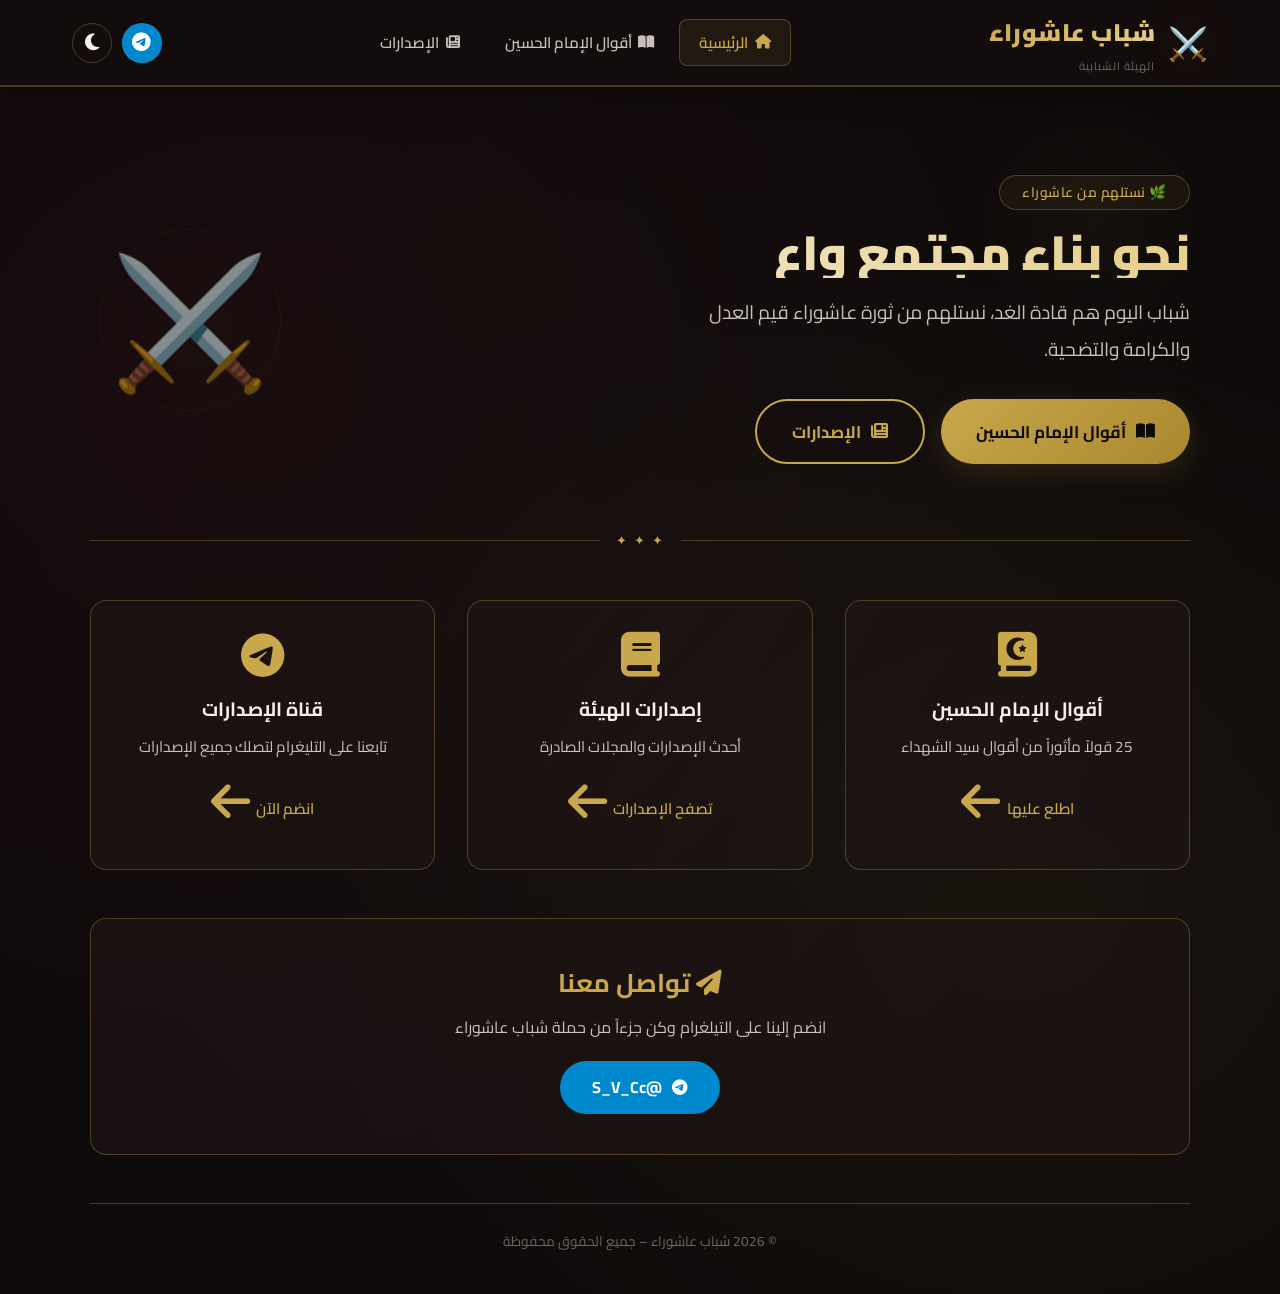
==== commit 7850d3ab: "Add files via upload" ====
--- a/index.html
+++ b/index.html
@@ -4,90 +4,110 @@
     <meta charset="UTF-8" />
     <meta name="viewport" content="width=device-width, initial-scale=1.0" />
     <title>شباب عاشوراء - الموقع الرسمي</title>
-    <link href="https://fonts.googleapis.com/css2?family=Cairo:wght@400;700;900&display=swap" rel="stylesheet" />
+    <link href="https://fonts.googleapis.com/css2?family=Cairo:wght@400;600;700;900&display=swap" rel="stylesheet" />
     <link rel="stylesheet" href="https://cdnjs.cloudflare.com/ajax/libs/font-awesome/6.5.0/css/all.min.css" />
     <link rel="stylesheet" href="style.css" />
 </head>
 <body>
     <div class="app" data-theme="dark">
-        <!-- شريط جانبي للتنقل (اختياري) -->
-        <nav class="sidebar">
-            <div class="sidebar-brand">
-                <span class="brand-icon">⚔️</span>
-                <span class="brand-text">هيئه شباب عاشوراء </span>
-            </div>
-            <ul class="sidebar-menu">
-                <li class="active"><a href="index.html"><i class="fas fa-home"></i> الرئيسية</a></li>
-                <li><a href="hadith.html"><i class="fas fa-book-open"></i> أقوال الإمام الحسين</a></li>
-                <li><a href="releases.html"><i class="fas fa-newspaper"></i> الإصدارات</a></li>
-            </ul>
-            <div class="sidebar-footer">
-                <button id="themeToggle" class="theme-toggle-btn">
-                    <i class="fas fa-moon"></i>
-                </button>
+
+        <!-- ======= شريط التنقل العلوي ======= -->
+        <nav class="navbar">
+            <div class="nav-container">
+                <a href="index.html" class="nav-brand">
+                    <span class="brand-icon">⚔️</span>
+                    <div>
+                        <span class="brand-text">شباب عاشوراء</span>
+                        <span class="brand-sub">الهيئة الشبابية</span>
+                    </div>
+                </a>
+                <ul class="nav-menu">
+                    <li class="active"><a href="index.html"><i class="fas fa-home"></i> الرئيسية</a></li>
+                    <li><a href="hadith.html"><i class="fas fa-book-open"></i> أقوال الإمام الحسين</a></li>
+                    <li><a href="releases.html"><i class="fas fa-newspaper"></i> الإصدارات</a></li>
+                </ul>
+                <div class="nav-actions">
+                    <a href="https://t.me/S_V_Cc" target="_blank" class="nav-telegram" title="تواصل معنا">
+                        <i class="fab fa-telegram"></i>
+                    </a>
+                    <button id="themeToggle" class="theme-toggle-btn">
+                        <i class="fas fa-moon"></i>
+                    </button>
+                </div>
             </div>
         </nav>
 
-        <!-- المحتوى الرئيسي -->
+        <!-- ======= المحتوى الرئيسي ======= -->
         <main class="main-content">
-            <header class="top-header">
-                <div class="header-left">
-                    <h1>🌹 شباب عاشوراء</h1>
-                    <p class="tagline">نهضة شبابية على درب الحسين (ع)</p>
+            <div class="container">
+
+                <!-- البانر الرئيسي -->
+                <section class="hero-banner">
+                    <div class="hero-text">
+                        <span class="hero-badge">🌿 نستلهم من عاشوراء</span>
+                        <h1>نحو بناء مجتمعٍ واعٍ</h1>
+                        <p>
+                            شباب اليوم هم قادة الغد، نستلهم من ثورة عاشوراء قيم العدل
+                            والكرامة والتضحية.
+                        </p>
+                        <div class="hero-actions">
+                            <a href="hadith.html" class="btn-primary">
+                                <i class="fas fa-book-open"></i> أقوال الإمام الحسين
+                            </a>
+                            <a href="releases.html" class="btn-secondary">
+                                <i class="fas fa-newspaper"></i> الإصدارات
+                            </a>
+                        </div>
+                    </div>
+                    <div class="hero-visual">
+                        <div class="hero-icon-large">⚔️</div>
+                    </div>
+                </section>
+
+                <!-- فاصل زخرفي -->
+                <div class="ornament-divider">
+                    <span>✦ ✦ ✦</span>
                 </div>
-                <div class="header-right">
-                    <a href="https://t.me/S_V_Cc" target="_blank" class="telegram-mini">
+
+                <!-- بطاقات الخدمات -->
+                <section class="service-grid">
+                    <div class="service-card">
+                        <i class="fas fa-quran"></i>
+                        <h3>أقوال الإمام الحسين</h3>
+                        <p>25 قولاً مأثوراً من أقوال سيد الشهداء</p>
+                        <a href="hadith.html" class="service-link">اطلع عليها <i class="fas fa-arrow-left"></i></a>
+                    </div>
+                    <div class="service-card">
+                        <i class="fas fa-book"></i>
+                        <h3>إصدارات الهيئة</h3>
+                        <p>أحدث الإصدارات والمجلات الصادرة</p>
+                        <a href="releases.html" class="service-link">تصفح الإصدارات <i class="fas fa-arrow-left"></i></a>
+                    </div>
+                    <div class="service-card">
                         <i class="fab fa-telegram"></i>
+                        <h3>قناة الإصدارات</h3>
+                        <p>تابعنا على التليغرام لتصلك جميع الإصدارات</p>
+                        <a href="https://t.me/Ashura_youth2" target="_blank" class="service-link">انضم الآن <i class="fas fa-arrow-left"></i></a>
+                    </div>
+                </section>
+
+                <!-- قسم التواصل -->
+                <section class="contact-box">
+                    <h3><i class="fas fa-paper-plane"></i> تواصل معنا</h3>
+                    <p>انضم إلينا على التيلغرام وكن جزءاً من حملة شباب عاشوراء</p>
+                    <a href="https://t.me/S_V_Cc" target="_blank" class="btn-telegram">
+                        <i class="fab fa-telegram"></i> @S_V_Cc
                     </a>
-                </div>
-            </header>
+                </section>
 
-            <section class="hero-section">
-                <div class="hero-text">
-                    <span class="hero-badge">نستلهم من عاشوراء</span>
-                    <h2>نحو بناء مجتمعٍ واعٍ</h2>
-                    <p>
-                        شباب اليوم هم قادة الغد، نستلهم من ثورة عاشوراء قيم العدل
-                        والكرامة والتضحية.
-                    </p>
-                    <div class="hero-buttons">
-                        <a href="hadith.html" class="btn-primary">
-                            <i class="fas fa-book-open"></i> أقوال الإمام الحسين
-                        </a>
-                        <a href="releases.html" class="btn-secondary">
-                            <i class="fas fa-newspaper"></i> الإصدارات
-                        </a>
-                    </div>
-                </div>
-                <div class="hero-visual">
-                    <div class="hero-circle">
-                        <span class="hero-icon">⚔️</span>
-                    </div>
-                </div>
-            </section>
+                <!-- التذييل -->
+                <footer class="main-footer">
+                    <p>© 2026 شباب عاشوراء – جميع الحقوق محفوظة</p>
+                </footer>
 
-            <section class="quick-links">
-                <a href="hadith.html" class="quick-card">
-                    <i class="fas fa-quran"></i>
-                    <h4>أقوال الإمام الحسين</h4>
-                    <p>30 قولاً مأثوراً</p>
-                </a>
-                <a href="releases.html" class="quick-card">
-                    <i class="fas fa-book"></i>
-                    <h4>إصدارات الهيئة</h4>
-                    <p>اطلع على أحدث الإصدارات</p>
-                </a>
-                <a href="https://t.me/Ashura_youth2" target="_blank" class="quick-card">
-                    <i class="fab fa-telegram"></i>
-                    <h4>قناة الإصدارات</h4>
-                    <p>تابعنا على التليغرام</p>
-                </a>
-            </section>
+            </div>
+        </main>
 
-            <footer class="main-footer">
-                <p>© 2026 شباب عاشوراء – جميع الحقوق محفوظة</p>
-            </footer>
-        </main>
     </div>
 
     <script>
--- a/style.css
+++ b/style.css
@@ -1,37 +1,52 @@
 /* ======= استيراد خطوط Google ======= */
-@import url('https://fonts.googleapis.com/css2?family=Cairo:wght@400;700;900&display=swap');
+@import url('https://fonts.googleapis.com/css2?family=Cairo:wght@400;600;700;900&display=swap');
 
 /* ======= متغيرات الألوان ======= */
 :root {
-    --bg-dark: #0d0d1a;
-    --bg-card: #141428;
-    --bg-card-hover: #1a1a35;
-    --text-primary: #f0ece6;
-    --text-secondary: rgba(240, 236, 230, 0.75);
-    --text-muted: rgba(240, 236, 230, 0.4);
-    --gold: #ffd700;
-    --gold-dark: #b8860b;
-    --red: #e84118;
-    --red-dark: #c0392b;
-    --border-color: rgba(255, 215, 0, 0.08);
-    --shadow: 0 10px 40px rgba(0, 0, 0, 0.4);
-    --sidebar-bg: #0a0a18;
-    --sidebar-hover: #1a1a35;
+    /* الألوان الرئيسية */
+    --color-gold: #c9a84c;
+    --color-gold-light: #e8d08a;
+    --color-gold-dark: #a8872e;
+    --color-maroon: #6b1a2a;
+    --color-maroon-dark: #4a0f1a;
+    --color-green: #2d5a3d;
+    --color-green-dark: #1a3a28;
+    --color-ivory: #f5efe6;
+    --color-black: #0e0a0a;
+
+    /* الخلفيات */
+    --bg-body: #0e0a0a;
+    --bg-surface: rgba(20, 14, 14, 0.92);
+    --bg-card: rgba(30, 20, 20, 0.7);
+    --bg-card-hover: rgba(50, 35, 35, 0.85);
+
+    /* النصوص */
+    --text-primary: #f5efe6;
+    --text-secondary: rgba(245, 239, 230, 0.8);
+    --text-muted: rgba(245, 239, 230, 0.4);
+
+    /* الحدود والظلال */
+    --border-gold: rgba(201, 168, 76, 0.3);
+    --border-gold-strong: rgba(201, 168, 76, 0.6);
+    --shadow-heavy: 0 15px 50px rgba(0, 0, 0, 0.6);
+    --shadow-soft: 0 8px 30px rgba(0, 0, 0, 0.3);
+
+    /* الزخارف */
+    --ornament: '✦';
 }
 
 [data-theme="light"] {
-    --bg-dark: #f5f0eb;
-    --bg-card: #ffffff;
-    --bg-card-hover: #f0ece6;
+    --bg-body: #f5efe6;
+    --bg-surface: rgba(255, 252, 248, 0.95);
+    --bg-card: rgba(255, 252, 248, 0.85);
+    --bg-card-hover: rgba(245, 239, 230, 0.95);
     --text-primary: #2c1810;
-    --text-secondary: rgba(44, 24, 16, 0.75);
+    --text-secondary: rgba(44, 24, 16, 0.8);
     --text-muted: rgba(44, 24, 16, 0.4);
-    --gold: #b8860b;
-    --red: #d45a2e;
-    --border-color: rgba(139, 101, 8, 0.08);
-    --shadow: 0 10px 40px rgba(0, 0, 0, 0.06);
-    --sidebar-bg: #e8e0d8;
-    --sidebar-hover: #ddd5cc;
+    --border-gold: rgba(168, 135, 46, 0.25);
+    --border-gold-strong: rgba(168, 135, 46, 0.5);
+    --shadow-heavy: 0 15px 50px rgba(0, 0, 0, 0.08);
+    --shadow-soft: 0 8px 30px rgba(0, 0, 0, 0.04);
 }
 
 /* ======= إعدادات عامة ======= */
@@ -43,168 +58,201 @@
 
 body {
     font-family: 'Cairo', 'Tahoma', sans-serif;
-    background: var(--bg-dark);
+    background: var(--bg-body);
     color: var(--text-primary);
     min-height: 100vh;
-    display: flex;
-    transition: background 0.3s ease;
-}
-
-/* ======= تخطيط الشريط الجانبي ======= */
+    transition: background 0.4s ease;
+    background-image: 
+        radial-gradient(ellipse at 20% 30%, rgba(107, 26, 42, 0.12) 0%, transparent 60%),
+        radial-gradient(ellipse at 80% 70%, rgba(201, 168, 76, 0.06) 0%, transparent 50%),
+        radial-gradient(ellipse at 50% 50%, rgba(45, 90, 61, 0.04) 0%, transparent 70%);
+}
+
 .app {
-    display: flex;
-    width: 100%;
     min-height: 100vh;
-    transition: all 0.3s ease;
-}
-
-.sidebar {
-    width: 230px;
-    background: var(--sidebar-bg);
-    padding: 2rem 1.5rem;
     display: flex;
     flex-direction: column;
-    justify-content: space-between;
-    border-left: 1px solid var(--border-color);
-    flex-shrink: 0;
-    transition: all 0.3s ease;
+}
+
+/* ======= شريط التنقل العلوي ======= */
+.navbar {
+    background: var(--bg-surface);
+    backdrop-filter: blur(16px);
+    -webkit-backdrop-filter: blur(16px);
+    border-bottom: 2px solid var(--border-gold);
+    padding: 0.6rem 0;
     position: sticky;
     top: 0;
-    height: 100vh;
-}
-
-.sidebar-brand {
-    display: flex;
-    align-items: center;
+    z-index: 100;
+    box-shadow: 0 4px 30px rgba(0, 0, 0, 0.3);
+}
+
+.nav-container {
+    max-width: 1200px;
+    margin: 0 auto;
+    padding: 0 2rem;
+    display: flex;
+    justify-content: space-between;
+    align-items: center;
+    flex-wrap: wrap;
     gap: 0.8rem;
-    font-size: 1.4rem;
-    font-weight: 900;
-    color: var(--gold);
-    margin-bottom: 2.5rem;
+}
+
+.nav-brand {
+    display: flex;
+    align-items: center;
+    gap: 0.8rem;
+    text-decoration: none;
 }
 
 .brand-icon {
     font-size: 2rem;
-}
-
-.sidebar-menu {
+    color: var(--color-gold);
+    filter: drop-shadow(0 0 20px rgba(201, 168, 76, 0.15));
+}
+
+.brand-text {
+    font-size: 1.5rem;
+    font-weight: 900;
+    background: linear-gradient(135deg, var(--color-gold), var(--color-gold-light));
+    -webkit-background-clip: text;
+    -webkit-text-fill-color: transparent;
+    letter-spacing: 0.5px;
+}
+
+.brand-sub {
+    font-size: 0.7rem;
+    color: var(--text-muted);
+    -webkit-text-fill-color: var(--text-muted);
+    display: block;
+    font-weight: 400;
+    letter-spacing: 1px;
+}
+
+.nav-menu {
+    display: flex;
     list-style: none;
-    display: flex;
-    flex-direction: column;
-    gap: 0.5rem;
-}
-
-.sidebar-menu li a {
-    display: flex;
-    align-items: center;
-    gap: 0.8rem;
-    padding: 0.8rem 1rem;
-    border-radius: 12px;
+    gap: 0.3rem;
+    flex-wrap: wrap;
+}
+
+.nav-menu li a {
+    display: flex;
+    align-items: center;
+    gap: 0.4rem;
+    padding: 0.5rem 1.2rem;
+    border-radius: 8px;
     color: var(--text-secondary);
     text-decoration: none;
-    font-weight: 700;
-    font-size: 1rem;
-    transition: all 0.25s ease;
-}
-
-.sidebar-menu li a i {
-    width: 22px;
-    text-align: center;
-}
-
-.sidebar-menu li.active a,
-.sidebar-menu li a:hover {
-    background: var(--gold);
-    color: #0d0d1a;
-}
-
-.sidebar-menu li.active a i,
-.sidebar-menu li a:hover i {
-    color: #0d0d1a;
-}
-
-.sidebar-footer {
-    display: flex;
+    font-weight: 600;
+    font-size: 0.95rem;
+    transition: all 0.3s ease;
+    border: 1px solid transparent;
+}
+
+.nav-menu li a i {
+    font-size: 0.9rem;
+}
+
+.nav-menu li.active a,
+.nav-menu li a:hover {
+    background: rgba(201, 168, 76, 0.08);
+    border-color: var(--border-gold);
+    color: var(--color-gold);
+}
+
+.nav-actions {
+    display: flex;
+    align-items: center;
+    gap: 0.6rem;
+}
+
+.nav-telegram {
+    display: flex;
+    align-items: center;
     justify-content: center;
-    padding-top: 1.5rem;
-    border-top: 1px solid var(--border-color);
+    width: 40px;
+    height: 40px;
+    border-radius: 50%;
+    background: #0088cc;
+    color: #fff;
+    text-decoration: none;
+    font-size: 1.2rem;
+    transition: all 0.3s ease;
+    border: 1px solid rgba(255, 255, 255, 0.05);
+}
+
+.nav-telegram:hover {
+    background: #006699;
+    transform: scale(1.06) rotate(-4deg);
+    box-shadow: 0 0 25px rgba(0, 136, 204, 0.15);
 }
 
 .theme-toggle-btn {
-    background: var(--bg-card);
-    border: 1px solid var(--border-color);
+    display: flex;
+    align-items: center;
+    justify-content: center;
+    width: 40px;
+    height: 40px;
+    border-radius: 50%;
+    background: transparent;
+    border: 1px solid var(--border-gold);
     color: var(--text-primary);
-    width: 46px;
-    height: 46px;
-    border-radius: 50%;
-    font-size: 1.3rem;
+    font-size: 1.2rem;
     cursor: pointer;
     transition: all 0.3s ease;
-    display: flex;
-    align-items: center;
-    justify-content: center;
 }
 
 .theme-toggle-btn:hover {
-    background: var(--gold);
-    color: #0d0d1a;
+    background: var(--color-gold);
+    color: #0e0a0a;
     transform: rotate(20deg);
 }
 
 /* ======= المحتوى الرئيسي ======= */
 .main-content {
     flex: 1;
-    padding: 2rem 2.5rem;
-    overflow-y: auto;
-    transition: all 0.3s ease;
-}
-
-/* ======= الرأس العلوي ======= */
-.top-header {
+    padding: 2.5rem 1.5rem;
+}
+
+.container {
+    max-width: 1100px;
+    margin: 0 auto;
+}
+
+/* ======= رأس الصفحة ======= */
+.page-header {
     display: flex;
     justify-content: space-between;
     align-items: center;
     flex-wrap: wrap;
     gap: 1rem;
     margin-bottom: 2.5rem;
-    padding-bottom: 1rem;
-    border-bottom: 2px solid var(--border-color);
-}
-
-.header-left h1 {
+    padding-bottom: 1.2rem;
+    border-bottom: 2px solid var(--border-gold);
+    position: relative;
+}
+
+.page-header::after {
+    content: var(--ornament);
+    position: absolute;
+    bottom: -13px;
+    right: 50%;
+    transform: translateX(50%);
+    color: var(--color-gold);
+    font-size: 1.2rem;
+    background: var(--bg-body);
+    padding: 0 0.8rem;
+}
+
+.page-header h1 {
     font-size: 2rem;
     font-weight: 900;
-    color: var(--gold);
-}
-
-.tagline {
-    color: var(--text-muted);
-    font-size: 0.95rem;
-}
-
-.header-right {
-    display: flex;
-    align-items: center;
-    gap: 0.8rem;
-}
-
-.telegram-mini {
-    background: #0088cc;
-    color: #fff;
-    width: 40px;
-    height: 40px;
-    border-radius: 50%;
-    display: flex;
-    align-items: center;
-    justify-content: center;
-    font-size: 1.3rem;
-    text-decoration: none;
-    transition: all 0.3s ease;
-}
-
-.telegram-mini:hover {
-    transform: scale(1.08);
-    background: #006699;
+    color: var(--color-gold);
+}
+
+.page-header h1 i {
+    margin-left: 0.6rem;
 }
 
 .btn-back {
@@ -213,60 +261,77 @@
     gap: 0.5rem;
     color: var(--text-secondary);
     text-decoration: none;
-    font-weight: 700;
-    padding: 0.4rem 1.2rem;
+    font-weight: 600;
+    padding: 0.4rem 1.4rem;
     border-radius: 50px;
-    border: 1px solid var(--border-color);
+    border: 1px solid var(--border-gold);
     transition: all 0.3s ease;
 }
 
 .btn-back:hover {
-    background: var(--gold);
-    color: #0d0d1a;
-    border-color: var(--gold);
-}
-
-/* ======= القسم الرئيسي (الصفحة الرئيسية) ======= */
-.hero-section {
+    background: var(--color-gold);
+    color: #0e0a0a;
+    border-color: var(--color-gold);
+}
+
+/* ======= البانر الرئيسي (الصفحة الرئيسية) ======= */
+.hero-banner {
     display: flex;
     flex-wrap: wrap;
     align-items: center;
     gap: 3rem;
-    padding: 1rem 0 2rem;
+    padding: 3rem 0 2rem;
+    position: relative;
+}
+
+.hero-banner::before {
+    content: '';
+    position: absolute;
+    top: -30px;
+    right: -30px;
+    width: 250px;
+    height: 250px;
+    background: radial-gradient(circle, rgba(201, 168, 76, 0.04) 0%, transparent 70%);
+    pointer-events: none;
 }
 
 .hero-text {
-    flex: 1 1 320px;
+    flex: 1 1 340px;
 }
 
 .hero-badge {
     display: inline-block;
-    background: rgba(255, 215, 0, 0.08);
-    color: var(--gold);
-    padding: 0.2rem 1.2rem;
+    background: rgba(201, 168, 76, 0.06);
+    color: var(--color-gold);
+    padding: 0.2rem 1.4rem;
     border-radius: 50px;
     font-size: 0.85rem;
-    font-weight: 700;
-    border: 1px solid rgba(255, 215, 0, 0.08);
+    font-weight: 600;
+    border: 1px solid var(--border-gold);
+    letter-spacing: 0.5px;
     margin-bottom: 1rem;
 }
 
-.hero-text h2 {
+.hero-text h1 {
     font-size: 3rem;
     font-weight: 900;
-    line-height: 1.15;
+    line-height: 1.1;
     margin-bottom: 1rem;
+    background: linear-gradient(135deg, var(--text-primary), var(--color-gold-light));
+    -webkit-background-clip: text;
+    -webkit-text-fill-color: transparent;
+    background-clip: text;
 }
 
 .hero-text p {
     font-size: 1.2rem;
-    line-height: 1.8;
+    line-height: 1.9;
     color: var(--text-secondary);
-    max-width: 500px;
+    max-width: 540px;
     margin-bottom: 2rem;
 }
 
-.hero-buttons {
+.hero-actions {
     display: flex;
     flex-wrap: wrap;
     gap: 1rem;
@@ -276,20 +341,21 @@
     display: inline-flex;
     align-items: center;
     gap: 0.6rem;
-    background: var(--gold);
-    color: #0d0d1a;
+    background: linear-gradient(135deg, var(--color-gold), var(--color-gold-dark));
+    color: #0e0a0a;
     padding: 0.9rem 2.2rem;
     border-radius: 60px;
     text-decoration: none;
     font-weight: 700;
     font-size: 1.05rem;
     transition: all 0.3s ease;
-    box-shadow: 0 8px 25px rgba(255, 215, 0, 0.15);
+    border: none;
+    box-shadow: 0 8px 30px rgba(201, 168, 76, 0.15);
 }
 
 .btn-primary:hover {
-    transform: translateY(-4px) scale(1.02);
-    box-shadow: 0 15px 40px rgba(255, 215, 0, 0.2);
+    transform: translateY(-4px);
+    box-shadow: 0 15px 45px rgba(201, 168, 76, 0.25);
 }
 
 .btn-secondary {
@@ -297,9 +363,9 @@
     align-items: center;
     gap: 0.6rem;
     background: transparent;
-    border: 2px solid var(--gold);
-    color: var(--gold);
-    padding: 0.9rem 2rem;
+    border: 2px solid var(--color-gold);
+    color: var(--color-gold);
+    padding: 0.9rem 2.2rem;
     border-radius: 60px;
     text-decoration: none;
     font-weight: 700;
@@ -308,81 +374,190 @@
 }
 
 .btn-secondary:hover {
-    background: var(--gold);
-    color: #0d0d1a;
+    background: var(--color-gold);
+    color: #0e0a0a;
+    transform: translateY(-4px);
+}
+
+.hero-visual {
+    flex: 0 0 200px;
+    display: flex;
+    justify-content: center;
+    align-items: center;
+    position: relative;
+}
+
+.hero-visual::before {
+    content: '';
+    position: absolute;
+    width: 180px;
+    height: 180px;
+    border: 1px solid var(--border-gold);
+    border-radius: 50%;
+    opacity: 0.15;
+    animation: spin 20s linear infinite;
+}
+
+@keyframes spin {
+    0% { transform: rotate(0deg); }
+    100% { transform: rotate(360deg); }
+}
+
+.hero-icon-large {
+    font-size: 8rem;
+    line-height: 1;
+    opacity: 0.6;
+    filter: drop-shadow(0 0 50px rgba(201, 168, 76, 0.04));
+    animation: floatGlow 6s ease-in-out infinite;
+    position: relative;
+    z-index: 1;
+}
+
+@keyframes floatGlow {
+    0%, 100% { transform: translateY(0) scale(1); opacity: 0.6; }
+    50% { transform: translateY(-15px) scale(1.02); opacity: 0.8; }
+}
+
+/* ======= فاصل زخرفي ======= */
+.ornament-divider {
+    display: flex;
+    align-items: center;
+    justify-content: center;
+    gap: 1rem;
+    margin: 2rem 0;
+    color: var(--text-muted);
+}
+
+.ornament-divider::before,
+.ornament-divider::after {
+    content: '';
+    flex: 1;
+    height: 1px;
+    background: var(--border-gold);
+}
+
+.ornament-divider span {
+    font-size: 0.8rem;
+    color: var(--color-gold);
+    letter-spacing: 2px;
+}
+
+/* ======= بطاقات الخدمات ======= */
+.service-grid {
+    display: grid;
+    grid-template-columns: repeat(auto-fit, minmax(260px, 1fr));
+    gap: 2rem;
+    margin: 3rem 0;
+}
+
+.service-card {
+    background: var(--bg-card);
+    padding: 2rem 1.8rem;
+    border-radius: 16px;
+    border: 1px solid var(--border-gold);
+    text-align: center;
+    transition: all 0.35s ease;
+    position: relative;
+    overflow: hidden;
+}
+
+.service-card::before {
+    content: '';
+    position: absolute;
+    top: 0;
+    right: 0;
+    width: 3px;
+    height: 100%;
+    background: linear-gradient(180deg, var(--color-gold), transparent);
+    opacity: 0;
+    transition: opacity 0.3s ease;
+}
+
+.service-card:hover::before {
+    opacity: 1;
+}
+
+.service-card:hover {
+    transform: translateY(-6px);
+    border-color: var(--border-gold-strong);
+    box-shadow: var(--shadow-soft);
+}
+
+.service-card i {
+    font-size: 2.8rem;
+    color: var(--color-gold);
+    margin-bottom: 0.8rem;
+}
+
+.service-card h3 {
+    font-size: 1.2rem;
+    font-weight: 700;
+    margin-bottom: 0.3rem;
+}
+
+.service-card p {
+    color: var(--text-secondary);
+    font-size: 0.95rem;
+    margin-bottom: 1.2rem;
+}
+
+.service-link {
+    display: inline-flex;
+    align-items: center;
+    gap: 0.4rem;
+    color: var(--color-gold);
+    text-decoration: none;
+    font-weight: 600;
+    font-size: 0.95rem;
+    transition: all 0.3s ease;
+}
+
+.service-link:hover {
+    gap: 0.8rem;
+    color: var(--color-gold-light);
+}
+
+/* ======= قسم التواصل ======= */
+.contact-box {
+    background: var(--bg-card);
+    border-radius: 16px;
+    padding: 2.5rem;
+    text-align: center;
+    border: 1px solid var(--border-gold);
+    margin: 2.5rem 0;
+}
+
+.contact-box h3 {
+    font-size: 1.6rem;
+    font-weight: 700;
+    color: var(--color-gold);
+    margin-bottom: 0.3rem;
+}
+
+.contact-box p {
+    color: var(--text-secondary);
+    font-size: 1rem;
+    margin-bottom: 1.2rem;
+}
+
+.btn-telegram {
+    display: inline-flex;
+    align-items: center;
+    gap: 0.6rem;
+    background: #0088cc;
+    color: #fff;
+    padding: 0.7rem 2rem;
+    border-radius: 60px;
+    text-decoration: none;
+    font-weight: 700;
+    font-size: 1rem;
+    transition: all 0.3s ease;
+}
+
+.btn-telegram:hover {
+    background: #006699;
     transform: translateY(-3px);
-}
-
-.hero-visual {
-    flex: 0 0 220px;
-    display: flex;
-    justify-content: center;
-    align-items: center;
-}
-
-.hero-circle {
-    width: 200px;
-    height: 200px;
-    border-radius: 50%;
-    background: radial-gradient(circle at 30% 30%, rgba(255, 215, 0, 0.08), transparent 70%);
-    border: 2px solid rgba(255, 215, 0, 0.08);
-    display: flex;
-    justify-content: center;
-    align-items: center;
-    animation: pulseCircle 4s ease-in-out infinite;
-}
-
-@keyframes pulseCircle {
-    0%, 100% { transform: scale(1); }
-    50% { transform: scale(1.04); }
-}
-
-.hero-icon {
-    font-size: 6rem;
-    line-height: 1;
-    filter: drop-shadow(0 0 30px rgba(255, 215, 0, 0.05));
-}
-
-/* ======= الروابط السريعة ======= */
-.quick-links {
-    display: grid;
-    grid-template-columns: repeat(auto-fit, minmax(200px, 1fr));
-    gap: 1.5rem;
-    margin: 2.5rem 0;
-}
-
-.quick-card {
-    background: var(--bg-card);
-    padding: 1.8rem;
-    border-radius: 20px;
-    text-align: center;
-    text-decoration: none;
-    color: var(--text-primary);
-    border: 1px solid var(--border-color);
-    transition: all 0.3s ease;
-}
-
-.quick-card:hover {
-    transform: translateY(-6px);
-    background: var(--bg-card-hover);
-    border-color: var(--gold);
-    box-shadow: var(--shadow);
-}
-
-.quick-card i {
-    font-size: 2.5rem;
-    color: var(--gold);
-    margin-bottom: 0.5rem;
-}
-
-.quick-card h4 {
-    font-size: 1.1rem;
-    margin-bottom: 0.2rem;
-}
-
-.quick-card p {
-    font-size: 0.9rem;
-    color: var(--text-muted);
+    box-shadow: 0 8px 30px rgba(0, 136, 204, 0.15);
 }
 
 /* ======= صفحة الأحاديث ======= */
@@ -391,45 +566,46 @@
     flex-direction: column;
     align-items: center;
     gap: 2.5rem;
-    padding: 2rem 0;
+    padding: 1rem 0;
 }
 
 .hadith-card {
     background: var(--bg-card);
     padding: 3rem 2.5rem;
-    border-radius: 28px;
-    border-right: 6px solid var(--gold);
+    border-radius: 20px;
+    border-right: 6px solid var(--color-gold);
     width: 100%;
-    max-width: 750px;
+    max-width: 800px;
     text-align: center;
     position: relative;
-    box-shadow: var(--shadow);
+    box-shadow: var(--shadow-soft);
     transition: all 0.3s ease;
 }
 
 .hadith-card:hover {
     transform: translateY(-3px);
-}
-
-.hadith-number-badge {
+    box-shadow: var(--shadow-heavy);
+}
+
+.hadith-number {
     position: absolute;
     top: -14px;
     right: 30px;
-    background: var(--gold);
-    color: #0d0d1a;
+    background: var(--color-gold);
+    color: #0e0a0a;
     padding: 0.2rem 1.2rem;
     border-radius: 50px;
     font-weight: 700;
-    font-size: 0.9rem;
+    font-size: 0.85rem;
 }
 
 .hadith-text {
-    font-size: 1.7rem;
+    font-size: 1.6rem;
     line-height: 2.5rem;
     font-weight: 400;
 }
 
-.hadith-nav {
+.hadith-navigation {
     display: flex;
     gap: 1.5rem;
     flex-wrap: wrap;
@@ -441,126 +617,120 @@
     align-items: center;
     gap: 0.6rem;
     background: var(--bg-card);
-    border: 1px solid var(--border-color);
+    border: 1px solid var(--border-gold);
     color: var(--text-primary);
     padding: 0.7rem 2rem;
     border-radius: 60px;
-    font-size: 1.05rem;
-    font-weight: 700;
+    font-size: 1rem;
+    font-weight: 600;
     cursor: pointer;
     transition: all 0.3s ease;
 }
 
 .nav-btn:hover {
-    background: var(--gold);
-    color: #0d0d1a;
-    transform: scale(1.04);
+    background: var(--color-gold);
+    color: #0e0a0a;
+    transform: scale(1.03);
+    box-shadow: 0 5px 20px rgba(201, 168, 76, 0.08);
 }
 
 /* ======= صفحة الإصدارات ======= */
 .releases-grid {
-    display: grid;
-    grid-template-columns: repeat(auto-fit, minmax(300px, 1fr));
+    display: flex;
+    flex-direction: column;
     gap: 2rem;
-    padding: 1rem 0 2rem;
-}
-
-.release-card {
+    padding: 0.5rem 0 2rem;
+}
+
+.release-item {
+    display: flex;
+    flex-wrap: wrap;
+    gap: 2rem;
     background: var(--bg-card);
-    border-radius: 24px;
-    overflow: hidden;
-    border: 1px solid var(--border-color);
+    padding: 2rem;
+    border-radius: 16px;
+    border: 1px solid var(--border-gold);
     transition: all 0.35s ease;
-    display: flex;
-    flex-direction: column;
-}
-
-.release-card:hover {
-    transform: translateY(-6px);
-    border-color: var(--gold);
-    box-shadow: var(--shadow);
-}
-
-.release-cover {
-    background: var(--sidebar-bg);
-    padding: 2rem;
-    text-align: center;
-    border-bottom: 1px solid var(--border-color);
-}
-
-.release-cover i {
-    font-size: 3.5rem;
-    color: var(--gold);
-    display: block;
-    margin-bottom: 0.5rem;
-}
-
-.release-number {
-    display: inline-block;
-    background: var(--gold);
-    color: #0d0d1a;
-    padding: 0.2rem 1.2rem;
-    border-radius: 50px;
-    font-size: 0.75rem;
-    font-weight: 700;
-}
-
-.release-body {
-    padding: 1.8rem;
+}
+
+.release-item:hover {
+    border-color: var(--border-gold-strong);
+    box-shadow: var(--shadow-soft);
+    transform: translateX(-4px);
+}
+
+.release-icon {
+    flex: 0 0 60px;
+    display: flex;
+    align-items: center;
+    justify-content: center;
+    font-size: 2.8rem;
+    color: var(--color-gold);
+}
+
+.release-info {
     flex: 1;
-    display: flex;
-    flex-direction: column;
-}
-
-.release-body h3 {
-    color: var(--gold);
+    min-width: 200px;
+}
+
+.release-info h3 {
+    color: var(--color-gold);
     font-size: 1.3rem;
-    margin-bottom: 0.2rem;
-}
-
-.release-body h4 {
+    font-weight: 700;
+}
+
+.release-info h4 {
     font-size: 1.1rem;
-    margin-bottom: 0.5rem;
-}
-
-.release-body p {
+    font-weight: 700;
+    margin-bottom: 0.3rem;
+}
+
+.release-info p {
     color: var(--text-secondary);
-    line-height: 1.7;
-    margin-bottom: 1rem;
-    flex: 1;
+    line-height: 1.8;
+    margin-bottom: 0.8rem;
 }
 
 .release-meta {
     display: flex;
     flex-wrap: wrap;
+    align-items: center;
     gap: 1.2rem;
     color: var(--text-muted);
     font-size: 0.9rem;
-    margin-bottom: 1.2rem;
+    margin-bottom: 1rem;
 }
 
 .release-meta i {
     margin-left: 0.3rem;
 }
 
+.release-badge {
+    background: var(--color-gold);
+    color: #0e0a0a;
+    padding: 0.1rem 0.8rem;
+    border-radius: 50px;
+    font-size: 0.75rem;
+    font-weight: 700;
+}
+
 .btn-download {
     display: inline-flex;
     align-items: center;
     gap: 0.5rem;
-    background: var(--gold);
-    color: #0d0d1a;
-    padding: 0.6rem 1.8rem;
+    background: var(--color-gold);
+    color: #0e0a0a;
+    padding: 0.5rem 1.8rem;
     border-radius: 60px;
     text-decoration: none;
     font-weight: 700;
     font-size: 0.95rem;
     transition: all 0.3s ease;
-    align-self: flex-start;
 }
 
 .btn-download:hover {
-    transform: scale(1.04);
-    box-shadow: 0 5px 20px rgba(255, 215, 0, 0.2);
+    transform: scale(1.03);
+    box-shadow: 0 5px 25px rgba(201, 168, 76, 0.12);
 }
 
 .coming {
@@ -569,7 +739,7 @@
 
 .coming .btn-download {
     background: var(--text-muted);
-    color: var(--bg-dark);
+    color: var(--bg-body);
 }
 
 .coming .btn-download:hover {
@@ -581,43 +751,43 @@
 .channel-banner {
     background: var(--bg-card);
     padding: 2rem;
-    border-radius: 24px;
+    border-radius: 16px;
     text-align: center;
-    border: 1px solid var(--border-color);
-    margin: 1rem 0;
+    border: 1px solid var(--border-gold);
+    margin: 1.5rem 0;
 }
 
 .channel-banner p {
     color: var(--text-secondary);
-    font-size: 1.1rem;
+    font-size: 1.05rem;
     margin-bottom: 1rem;
 }
 
-.btn-telegram-big {
+.btn-telegram-large {
     display: inline-flex;
     align-items: center;
     gap: 0.8rem;
     background: #0088cc;
     color: #fff;
-    padding: 0.9rem 2.5rem;
+    padding: 0.8rem 2.5rem;
     border-radius: 60px;
     text-decoration: none;
     font-weight: 700;
-    font-size: 1.1rem;
-    transition: all 0.3s ease;
-}
-
-.btn-telegram-big:hover {
+    font-size: 1.05rem;
+    transition: all 0.3s ease;
+}
+
+.btn-telegram-large:hover {
     background: #006699;
-    transform: translateY(-3px) scale(1.02);
-    box-shadow: 0 10px 30px rgba(0, 136, 204, 0.2);
+    transform: translateY(-3px);
+    box-shadow: 0 8px 30px rgba(0, 136, 204, 0.12);
 }
 
 /* ======= التذييل ======= */
 .main-footer {
-    margin-top: 2.5rem;
+    margin-top: 3rem;
     padding-top: 1.5rem;
-    border-top: 1px solid var(--border-color);
+    border-top: 1px solid var(--border-gold);
     text-align: center;
     color: var(--text-muted);
     font-size: 0.85rem;
@@ -625,117 +795,132 @@
 
 /* ======= التجاوب ======= */
 @media (max-width: 768px) {
-    .sidebar {
-        width: 70px;
-        padding: 1.5rem 0.8rem;
-    }
-
-    .sidebar-brand .brand-text,
-    .sidebar-menu li a span {
-        display: none;
-    }
-
-    .sidebar-menu li a {
+    .nav-container {
+        padding: 0 1.2rem;
+        flex-direction: column;
+        align-items: stretch;
+        gap: 0.6rem;
+    }
+
+    .nav-menu {
         justify-content: center;
-        padding: 0.8rem;
-        font-size: 1.3rem;
-    }
-
-    .sidebar-menu li a i {
-        width: auto;
-    }
-
-    .main-content {
-        padding: 1.5rem;
-    }
-
-    .hero-text h2 {
+    }
+
+    .nav-actions {
+        justify-content: center;
+    }
+
+    .hero-text h1 {
         font-size: 2.2rem;
     }
 
-    .hero-circle {
-        width: 150px;
-        height: 150px;
-    }
-
-    .hero-icon {
-        font-size: 4.5rem;
-    }
-
-    .hadith-card {
-        padding: 2rem 1.5rem;
-    }
-
-    .hadith-text {
-        font-size: 1.3rem;
-        line-height: 2rem;
-    }
-}
-
-@media (max-width: 480px) {
-    .sidebar {
-        width: 60px;
-        padding: 1rem 0.5rem;
-    }
-
-    .sidebar-brand .brand-icon {
-        font-size: 1.5rem;
-    }
-
-    .main-content {
-        padding: 1rem;
-    }
-
-    .top-header {
+    .hero-visual {
+        flex: 0 0 150px;
+    }
+
+    .hero-icon-large {
+        font-size: 5.5rem;
+    }
+
+    .page-header {
         flex-direction: column;
         align-items: flex-start;
     }
 
-    .header-left h1 {
-        font-size: 1.6rem;
-    }
-
-    .hero-section {
-        flex-direction: column-reverse;
+    .release-item {
+        flex-direction: column;
+        align-items: center;
         text-align: center;
     }
 
-    .hero-text h2::after {
-        margin: 0.5rem auto 0;
+    .release-icon {
+        flex: 0 0 auto;
+    }
+
+    .release-meta {
+        justify-content: center;
+    }
+
+    .service-grid {
+        grid-template-columns: 1fr;
+    }
+}
+
+@media (max-width: 480px) {
+    .navbar {
+        padding: 0.5rem 0;
+    }
+
+    .nav-menu li a {
+        padding: 0.3rem 0.8rem;
+        font-size: 0.85rem;
+    }
+
+    .nav-menu li a i {
+        display: none;
+    }
+
+    .brand-text {
+        font-size: 1.2rem;
+    }
+
+    .brand-sub {
+        font-size: 0.6rem;
+    }
+
+    .hero-text h1 {
+        font-size: 1.8rem;
     }
 
     .hero-text p {
-        max-width: 100%;
-    }
-
-    .hero-buttons {
+        font-size: 1rem;
+    }
+
+    .hero-actions {
+        flex-direction: column;
+        align-items: stretch;
+    }
+
+    .hero-actions a {
         justify-content: center;
     }
 
-    .hero-circle {
-        width: 120px;
-        height: 120px;
-    }
-
-    .hero-icon {
-        font-size: 3.5rem;
-    }
-
-    .quick-links {
-        grid-template-columns: 1fr;
-    }
-
-    .releases-grid {
-        grid-template-columns: 1fr;
+    .hero-visual {
+        flex: 0 0 120px;
+    }
+
+    .hero-icon-large {
+        font-size: 4rem;
+    }
+
+    .hadith-card {
+        padding: 2rem 1.2rem;
     }
 
     .hadith-text {
-        font-size: 1.1rem;
-        line-height: 1.8rem;
+        font-size: 1.2rem;
+        line-height: 1.9rem;
+    }
+
+    .hadith-navigation {
+        flex-direction: column;
+        align-items: center;
     }
 
     .nav-btn {
-        padding: 0.5rem 1.2rem;
-        font-size: 0.9rem;
+        width: 100%;
+        justify-content: center;
+    }
+
+    .release-item {
+        padding: 1.2rem;
+    }
+
+    .contact-box {
+        padding: 1.5rem;
+    }
+
+    .page-header h1 {
+        font-size: 1.5rem;
     }
 }
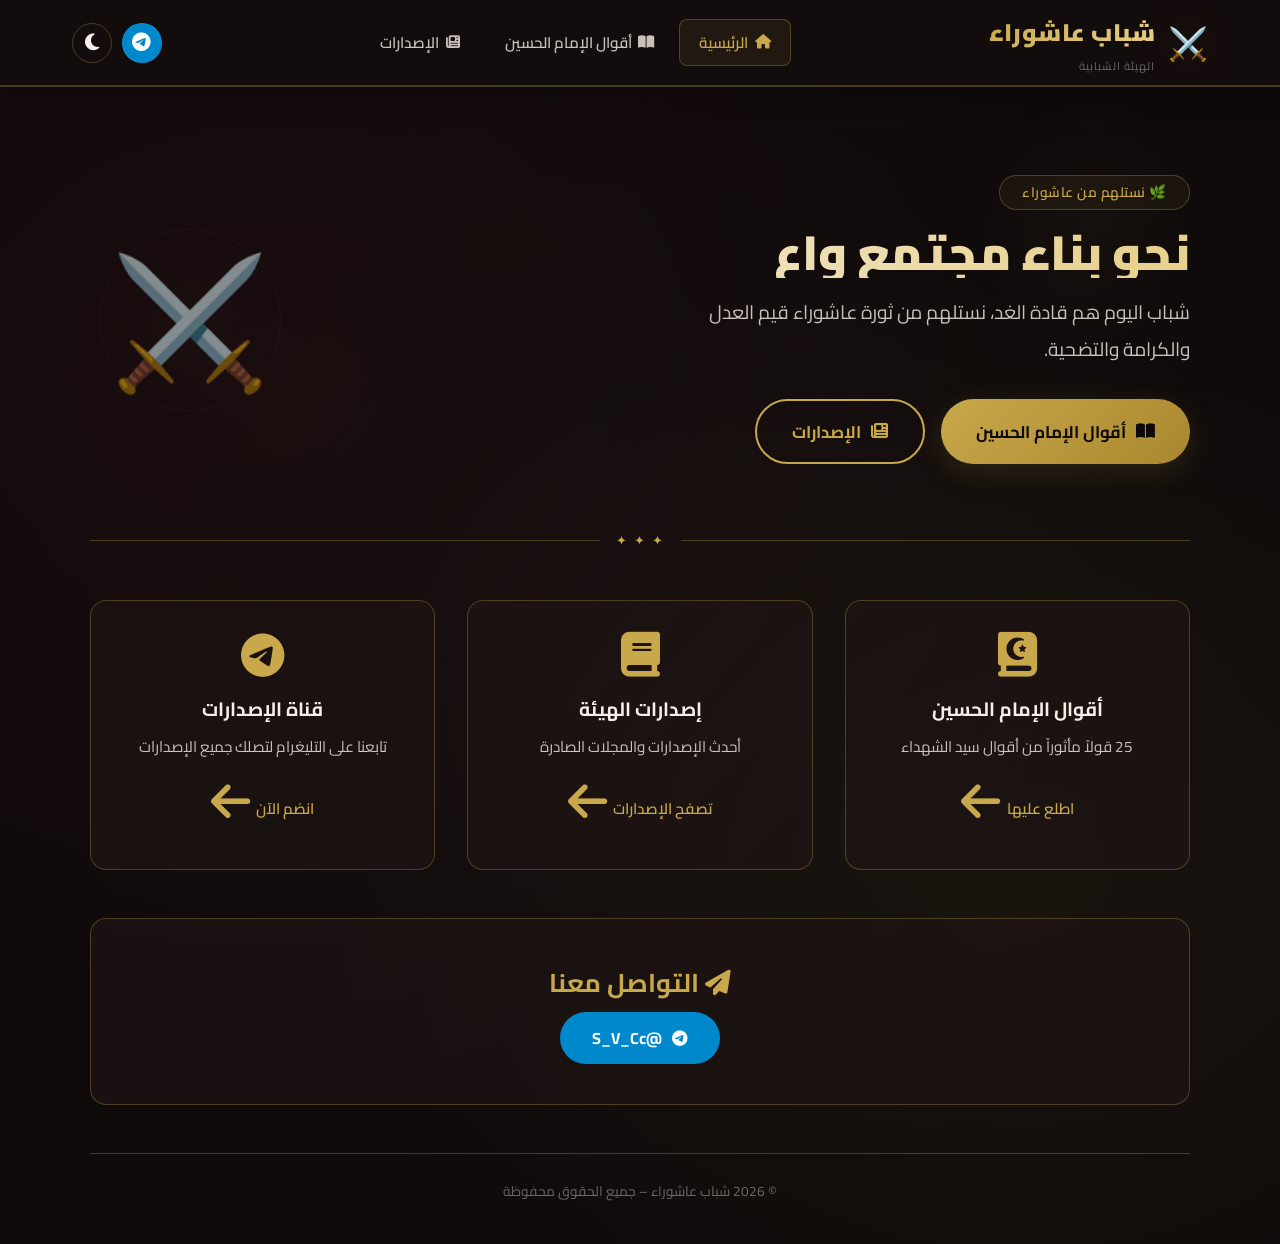
==== commit 99ceaf9f: "Add files via upload" ====
--- a/index.html
+++ b/index.html
@@ -93,8 +93,7 @@
 
                 <!-- قسم التواصل -->
                 <section class="contact-box">
-                    <h3><i class="fas fa-paper-plane"></i> تواصل معنا</h3>
-                    <p>انضم إلينا على التيلغرام وكن جزءاً من حملة شباب عاشوراء</p>
+                    <h3><i class="fas fa-paper-plane"></i> التواصل معنا</h3>
                     <a href="https://t.me/S_V_Cc" target="_blank" class="btn-telegram">
                         <i class="fab fa-telegram"></i> @S_V_Cc
                     </a>
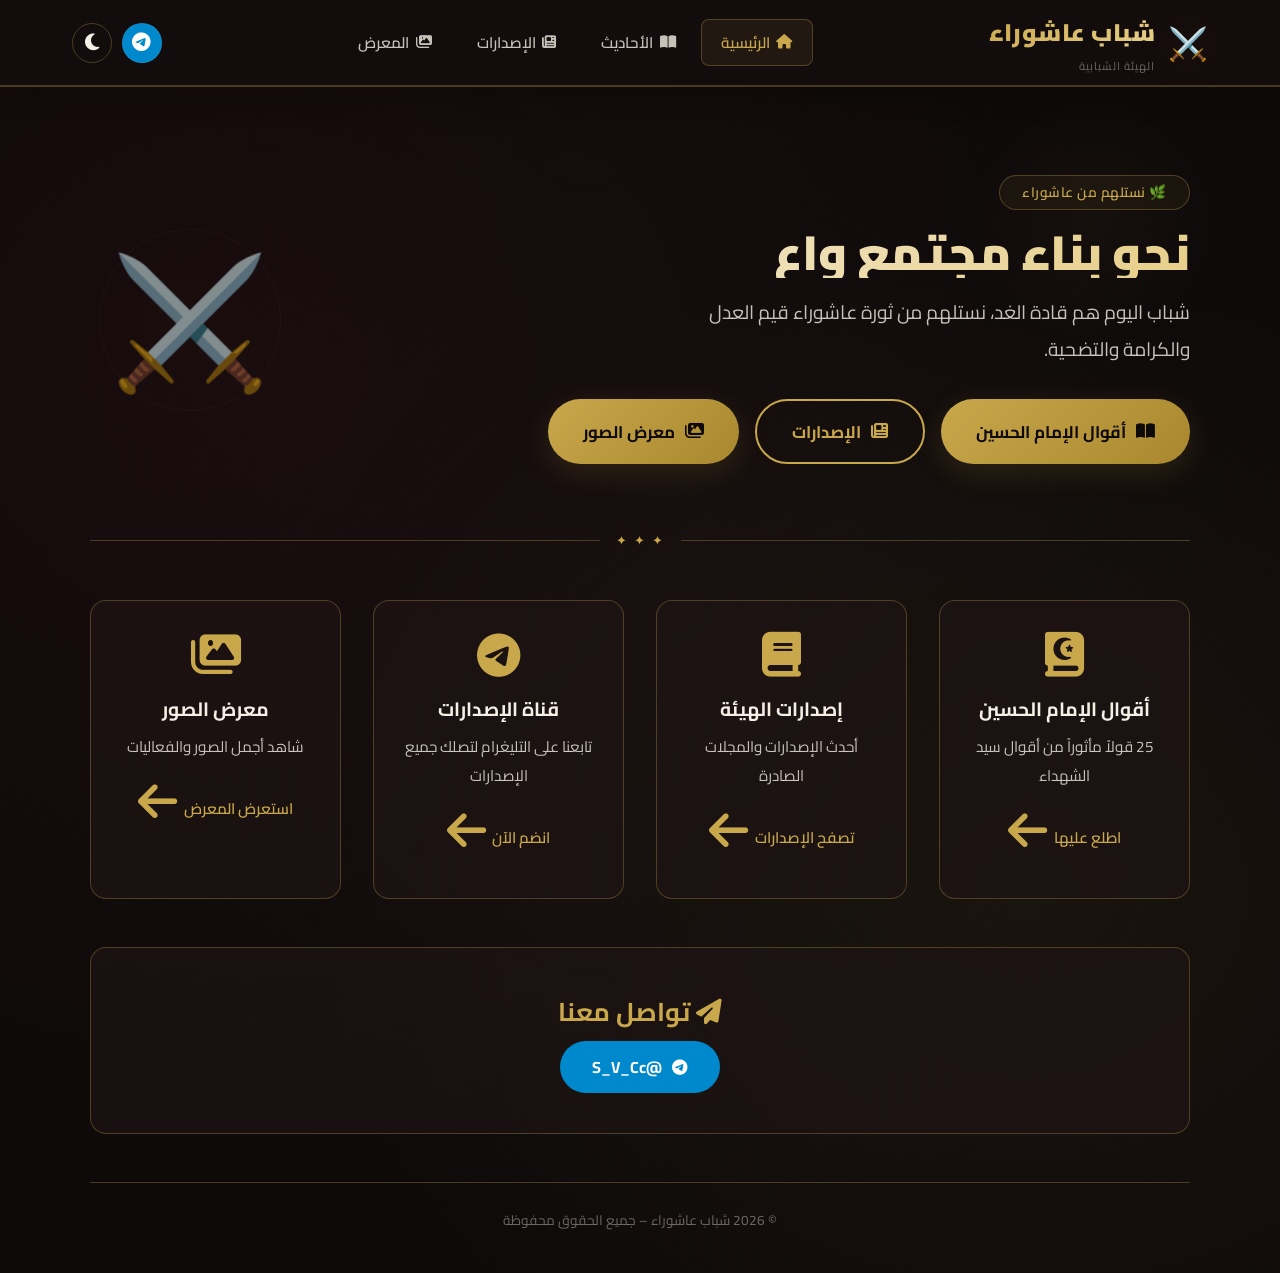
==== commit 0a4651cd: "Add files via upload" ====
--- a/index.html
+++ b/index.html
@@ -23,8 +23,9 @@
                 </a>
                 <ul class="nav-menu">
                     <li class="active"><a href="index.html"><i class="fas fa-home"></i> الرئيسية</a></li>
-                    <li><a href="hadith.html"><i class="fas fa-book-open"></i> أقوال الإمام الحسين</a></li>
+                    <li><a href="hadith.html"><i class="fas fa-book-open"></i> الأحاديث</a></li>
                     <li><a href="releases.html"><i class="fas fa-newspaper"></i> الإصدارات</a></li>
+                    <li><a href="index2.html"><i class="fas fa-images"></i> المعرض</a></li>
                 </ul>
                 <div class="nav-actions">
                     <a href="https://t.me/S_V_Cc" target="_blank" class="nav-telegram" title="تواصل معنا">
@@ -41,7 +42,7 @@
         <main class="main-content">
             <div class="container">
 
-                <!-- البانر الرئيسي -->
+                <!-- ===== البانر الرئيسي ===== -->
                 <section class="hero-banner">
                     <div class="hero-text">
                         <span class="hero-badge">🌿 نستلهم من عاشوراء</span>
@@ -52,10 +53,14 @@
                         </p>
                         <div class="hero-actions">
                             <a href="hadith.html" class="btn-primary">
-                                <i class="fas fa-book-open"></i> أقوال الإمام الحسين
+                                <i class="fas fa-book-open"></i>  أقوال الإمام الحسين
                             </a>
                             <a href="releases.html" class="btn-secondary">
                                 <i class="fas fa-newspaper"></i> الإصدارات
+                            </a>
+                            <!-- ===== الزر الجديد لمعرض الصور ===== -->
+                            <a href="index2.html" class="btn-primary" style="background: linear-gradient(135deg, #c9a84c, #a8872e);">
+                                <i class="fas fa-images"></i> معرض الصور
                             </a>
                         </div>
                     </div>
@@ -64,12 +69,12 @@
                     </div>
                 </section>
 
-                <!-- فاصل زخرفي -->
+                <!-- ===== فاصل زخرفي ===== -->
                 <div class="ornament-divider">
                     <span>✦ ✦ ✦</span>
                 </div>
 
-                <!-- بطاقات الخدمات -->
+                <!-- ===== بطاقات الخدمات ===== -->
                 <section class="service-grid">
                     <div class="service-card">
                         <i class="fas fa-quran"></i>
@@ -89,17 +94,24 @@
                         <p>تابعنا على التليغرام لتصلك جميع الإصدارات</p>
                         <a href="https://t.me/Ashura_youth2" target="_blank" class="service-link">انضم الآن <i class="fas fa-arrow-left"></i></a>
                     </div>
+                    <!-- ===== بطاقة جديدة لمعرض الصور ===== -->
+                    <div class="service-card">
+                        <i class="fas fa-images"></i>
+                        <h3>معرض الصور</h3>
+                        <p>شاهد أجمل الصور والفعاليات</p>
+                        <a href="index2.html" class="service-link">استعرض المعرض <i class="fas fa-arrow-left"></i></a>
+                    </div>
                 </section>
 
-                <!-- قسم التواصل -->
+                <!-- ===== قسم التواصل ===== -->
                 <section class="contact-box">
-                    <h3><i class="fas fa-paper-plane"></i> التواصل معنا</h3>
+                    <h3><i class="fas fa-paper-plane"></i> تواصل معنا</h3>
                     <a href="https://t.me/S_V_Cc" target="_blank" class="btn-telegram">
                         <i class="fab fa-telegram"></i> @S_V_Cc
                     </a>
                 </section>
 
-                <!-- التذييل -->
+                <!-- ===== التذييل ===== -->
                 <footer class="main-footer">
                     <p>© 2026 شباب عاشوراء – جميع الحقوق محفوظة</p>
                 </footer>
--- a/style.css
+++ b/style.css
@@ -3,7 +3,6 @@
 
 /* ======= متغيرات الألوان ======= */
 :root {
-    /* الألوان الرئيسية */
     --color-gold: #c9a84c;
     --color-gold-light: #e8d08a;
     --color-gold-dark: #a8872e;
@@ -14,24 +13,21 @@
     --color-ivory: #f5efe6;
     --color-black: #0e0a0a;
 
-    /* الخلفيات */
     --bg-body: #0e0a0a;
     --bg-surface: rgba(20, 14, 14, 0.92);
     --bg-card: rgba(30, 20, 20, 0.7);
     --bg-card-hover: rgba(50, 35, 35, 0.85);
-
-    /* النصوص */
+    --bg-hover: rgba(255, 255, 255, 0.04);
+
     --text-primary: #f5efe6;
     --text-secondary: rgba(245, 239, 230, 0.8);
     --text-muted: rgba(245, 239, 230, 0.4);
 
-    /* الحدود والظلال */
     --border-gold: rgba(201, 168, 76, 0.3);
     --border-gold-strong: rgba(201, 168, 76, 0.6);
     --shadow-heavy: 0 15px 50px rgba(0, 0, 0, 0.6);
     --shadow-soft: 0 8px 30px rgba(0, 0, 0, 0.3);
 
-    /* الزخارف */
     --ornament: '✦';
 }
 
@@ -40,6 +36,7 @@
     --bg-surface: rgba(255, 252, 248, 0.95);
     --bg-card: rgba(255, 252, 248, 0.85);
     --bg-card-hover: rgba(245, 239, 230, 0.95);
+    --bg-hover: rgba(0, 0, 0, 0.03);
     --text-primary: #2c1810;
     --text-secondary: rgba(44, 24, 16, 0.8);
     --text-muted: rgba(44, 24, 16, 0.4);
@@ -274,7 +271,7 @@
     border-color: var(--color-gold);
 }
 
-/* ======= البانر الرئيسي (الصفحة الرئيسية) ======= */
+/* ======= البانر الرئيسي ======= */
 .hero-banner {
     display: flex;
     flex-wrap: wrap;
@@ -445,7 +442,7 @@
 /* ======= بطاقات الخدمات ======= */
 .service-grid {
     display: grid;
-    grid-template-columns: repeat(auto-fit, minmax(260px, 1fr));
+    grid-template-columns: repeat(auto-fit, minmax(220px, 1fr));
     gap: 2rem;
     margin: 3rem 0;
 }
